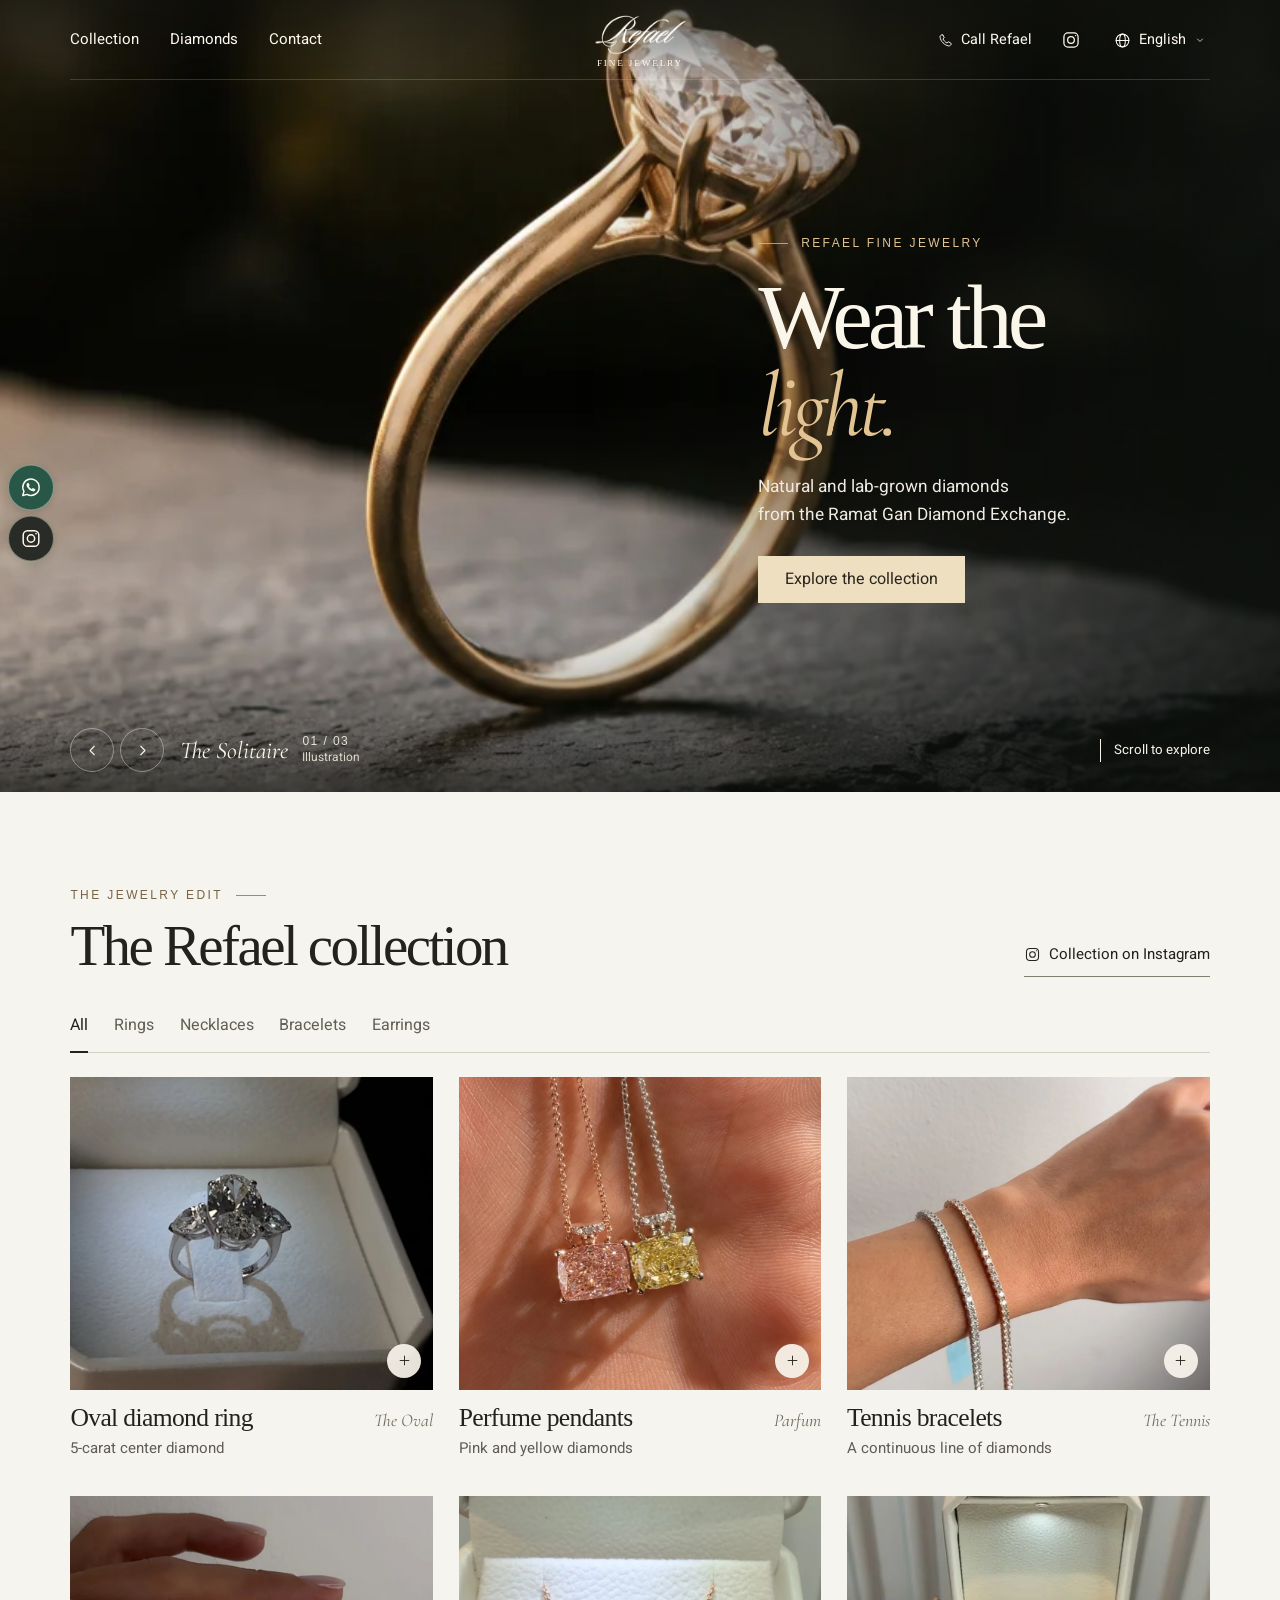
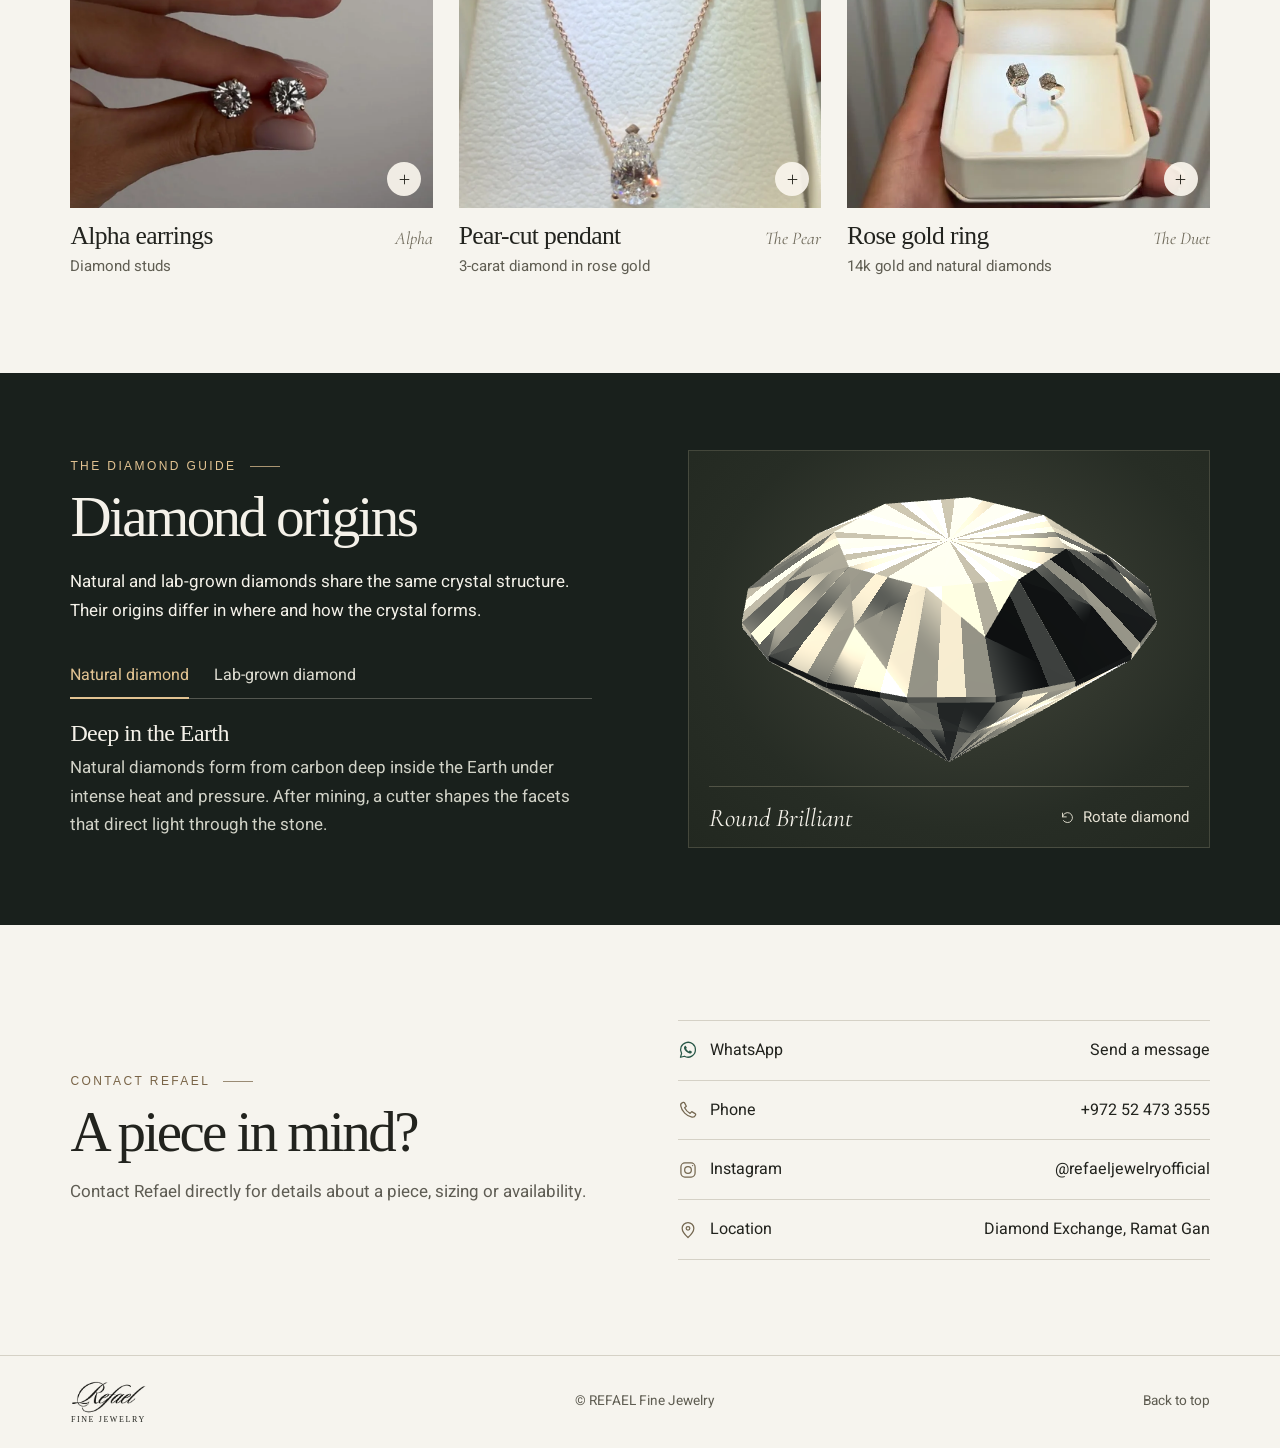
==== en.html @ 0792dc40 "Publish the multilingual REFAEL Fine Jewelry site" ====
<!doctype html>
<html lang="en" dir="ltr"><head><meta charset="utf-8"><meta name="viewport" content="width=device-width, initial-scale=1, viewport-fit=cover">
<title>REFAEL | Diamond jewelry at the Ramat Gan Diamond Exchange</title>
<meta name="description" content="Explore rings, pendants, earrings and bracelets by REFAEL. Natural and lab-grown diamonds at the Ramat Gan Diamond Exchange.">
<meta name="theme-color" content="#f8f6f0"><meta property="og:type" content="website"><meta property="og:locale" content="en_US"><meta property="og:title" content="REFAEL Fine Jewelry"><meta property="og:description" content="Diamond jewelry at the Ramat Gan Diamond Exchange"><meta property="og:image" content="https://ic3cr1pt.github.io/refael-fine-jewelry/assets/share.jpg">
<link rel="icon" href="assets/favicon.svg" type="image/svg+xml"><link rel="stylesheet" href="style.css"><link rel="preload" as="font" type="font/woff2" href="assets/type/frank.woff2" crossorigin>
<script defer src="site.js"></script><script defer src="diamond.js"></script><link rel="alternate" hreflang="he" href="https://ic3cr1pt.github.io/refael-fine-jewelry/"><link rel="alternate" hreflang="en" href="https://ic3cr1pt.github.io/refael-fine-jewelry/en.html"><link rel="alternate" hreflang="ru" href="https://ic3cr1pt.github.io/refael-fine-jewelry/ru.html"><link rel="canonical" href="https://ic3cr1pt.github.io/refael-fine-jewelry/en.html"></head>
<body>
<svg xmlns="http://www.w3.org/2000/svg" class="symbols" aria-hidden="true"><symbol id="i-instagram" viewBox="0 0 24 24"><rect x="3.5" y="3.5" width="17" height="17" rx="4.8"/><circle cx="12" cy="12" r="4"/><circle cx="17.5" cy="6.7" r=".85" fill="currentColor" stroke="none"/></symbol><symbol id="i-whatsapp" viewBox="0 0 24 24"><path d="M20.9 11.7a8.9 8.9 0 0 1-13.2 7.8l-4.7 1.2 1.3-4.6a8.9 8.9 0 1 1 16.6-4.4Z"/><path d="M8.2 7.2c.4-.4.8-.4 1.1-.1l1.1 2c.2.3.2.5-.1.8l-.6.7c.7 1.4 1.8 2.5 3.2 3.1l.8-.9c.2-.2.4-.3.7-.1l2 1c.3.2.4.5.2.9-.4 1.2-1.3 1.8-2.5 1.6-3.1-.6-6.3-3.6-6.9-6.4-.2-1 .2-1.9 1-2.6Z" fill="currentColor" stroke="none"/></symbol><symbol id="i-phone" viewBox="0 0 24 24"><path d="M7.7 3.2 10 7.5 7.9 9.4c1.5 3 3.5 5 6.6 6.7l2-2.1 4.1 2.3c.6.3.8 1 .5 1.7-.8 1.9-2.3 3-4.4 2.6C10.4 19.5 4.4 13.4 3.3 7c-.4-1.8.8-3.5 2.9-4.1.7-.2 1.2-.1 1.5.3Z"/></symbol><symbol id="i-menu" viewBox="0 0 24 24"><path d="M3 8h18M3 16h18"/></symbol><symbol id="i-close" viewBox="0 0 24 24"><path d="m6 6 12 12M18 6 6 18"/></symbol><symbol id="i-prev" viewBox="0 0 24 24"><path d="m14.5 6-6 6 6 6"/></symbol><symbol id="i-next" viewBox="0 0 24 24"><path d="m9.5 6 6 6-6 6"/></symbol><symbol id="i-plus" viewBox="0 0 24 24"><path d="M12 5v14M5 12h14"/></symbol><symbol id="i-pin" viewBox="0 0 24 24"><path d="M19 10c0 5-7 11-7 11S5 15 5 10a7 7 0 1 1 14 0Z"/><circle cx="12" cy="10" r="2.2"/></symbol><symbol id="i-rotate" viewBox="0 0 24 24"><path d="M4 11a8 8 0 1 1 1.5 6M4 5v6h6"/></symbol><symbol id="i-diamond" viewBox="0 0 24 24"><path d="M2 8.5 6 4h12l4 4.5L12 21 2 8.5ZM2 8.5h20M8.5 8.5 12 21l3.5-12.5L12 4l-3.5 4.5Z"/></symbol><symbol id="i-chevron" viewBox="0 0 24 24"><path d="m7 10 5 5 5-5"/></symbol></svg>
<a class="skip" href="#main">Skip to content</a>
<header class="site-header"><div class="header-inner">
 <button class="mobile-menu icon-btn" aria-label="Open navigation" aria-controls="primary-nav" aria-expanded="false" hidden><svg class="icon" aria-hidden="true" focusable="false"><use href="#i-menu"></use></svg></button>
 <nav id="primary-nav" class="main-nav" aria-label="Main navigation"><a href="#collection">Collection</a><a href="#diamonds">Diamonds</a><a href="#contact">Contact</a></nav>
 <a class="home" href="#home" aria-label="Refael home"><span class="logo"><img src="assets/refael-signature.png" alt="Refael" width="112" height="52"><span lang="en" dir="ltr">FINE JEWELRY</span></span></a>
 <div class="nav-contact"><a class="phone-link" href="tel:+972524733555"><svg class="icon" aria-hidden="true" focusable="false"><use href="#i-phone"></use></svg><span>Call Refael</span></a><a class="ig-link icon-btn" href="https://www.instagram.com/refaeljewelryofficial/" target="_blank" rel="noopener noreferrer" aria-label="Refael on Instagram"><svg class="icon" aria-hidden="true" focusable="false"><use href="#i-instagram"></use></svg></a><details class="lang"><summary aria-label="Choose language · English"><svg class="icon" aria-hidden="true" viewBox="0 0 24 24"><circle cx="12" cy="12" r="9"/><ellipse cx="12" cy="12" rx="4" ry="9"/><path d="M3 12h18"/></svg><span>English</span><svg class="icon down" aria-hidden="true" focusable="false"><use href="#i-chevron"></use></svg></summary><div class="lang-menu"><a href="index.html" lang="he" hreflang="he">עברית</a><a href="en.html" lang="en" hreflang="en" aria-current="page">English <span aria-hidden="true">✓</span></a><a href="ru.html" lang="ru" hreflang="ru">Русский</a></div></details></div>
</div></header>
<main id="main">
<section class="hero" id="home" aria-labelledby="hero-title">
 <div class="hero-pictures" aria-hidden="true"><picture class="hero-image active" data-slide="0"><source media="(max-width:680px)" srcset="assets/ring-mobile.webp"><img src="assets/ring.webp" fetchpriority="high" alt="" width="1840" height="1035"></picture></div>
 <div class="hero-wash"></div>
 <div class="hero-inner"><div class="hero-copy">
 <p class="kicker light" dir="ltr" lang="en"><span></span> REFAEL FINE JEWELRY</p>
 <h1 id="hero-title">Wear the <em>light.</em></h1>
 <p class="hero-desc">Natural and lab-grown diamonds<br>from the Ramat Gan Diamond Exchange.</p>
 <a class="hero-cta" href="#collection">Explore the collection</a>
 </div></div>
 <div class="hero-base"><div class="scene-controls" dir="ltr" role="group" aria-label="Editorial still lifes"><div class="scene-buttons" hidden><button class="scene-prev icon-btn" aria-label="Previous photograph"><svg class="icon" aria-hidden="true" focusable="false"><use href="#i-prev"></use></svg></button><button class="scene-next icon-btn" aria-label="Next photograph"><svg class="icon" aria-hidden="true" focusable="false"><use href="#i-next"></use></svg></button></div>
 <div aria-live="polite" aria-atomic="true" class="scene-label"><span class="scene-name" lang="en">The Solitaire</span><span class="scene-count">01 / 03<small>Illustration</small></span></div></div>
 <a href="#collection" class="hero-scroll"><span>Scroll to explore</span><i></i></a></div>
</section>
<section class="collection section-pad" id="collection" aria-labelledby="collection-title"><div class="wrap">
 <div class="section-intro"><div><p class="kicker" dir="ltr" lang="en">THE JEWELRY EDIT<span></span></p><h2 id="collection-title">The Refael collection</h2></div>
 <a class="text-link" href="https://www.instagram.com/refaeljewelryofficial/" target="_blank" rel="noopener noreferrer"><svg class="icon" aria-hidden="true" focusable="false"><use href="#i-instagram"></use></svg>Collection on Instagram</a></div>
 <div class="filters" role="group" aria-label="Filter by jewelry type" hidden><button aria-pressed="true" data-filter="All">All</button><button aria-pressed="false" data-filter="Rings">Rings</button><button aria-pressed="false" data-filter="Necklaces">Necklaces</button><button aria-pressed="false" data-filter="Bracelets">Bracelets</button><button aria-pressed="false" data-filter="Earrings">Earrings</button></div><p id="filter-status" class="sr-only" aria-live="polite"></p>
 <div class="pieces"><article class="piece" data-category="Rings" data-description="A 5-carat oval-cut diamond is flanked by two pear-cut side stones with a combined weight of 1 carat.">
  <a class="piece-open" href="https://www.instagram.com/reel/DfvFI4Bxrm-/" target="_blank" rel="noopener noreferrer" aria-label="View details for Oval diamond ring">
   <div class="piece-photo"><img src="assets/editorial/oval-ring.webp" alt="Oval diamond ring with two side stones in a ring box" width="960" height="960" loading="lazy"><span class="enlarge"><svg class="icon" aria-hidden="true" focusable="false"><use href="#i-plus"></use></svg></span></div>
   <div class="piece-line"><h3>Oval diamond ring</h3><span class="piece-latin" lang="en" dir="ltr">The Oval</span></div><p class="piece-sub">5-carat center diamond</p>
  </a></article><article class="piece" data-category="Necklaces" data-description="Two perfume-bottle pendants, each set with a 3-carat cushion-cut diamond. The Fancy Pink and Fancy Yellow stones are IGI certified.">
  <a class="piece-open" href="https://www.instagram.com/p/DfzTpkukRz6/" target="_blank" rel="noopener noreferrer" aria-label="View details for Perfume pendants">
   <div class="piece-photo"><img src="assets/editorial/perfume-pendants.webp" alt="Pink and yellow diamond perfume-bottle pendants" width="960" height="960" loading="lazy"><span class="enlarge"><svg class="icon" aria-hidden="true" focusable="false"><use href="#i-plus"></use></svg></span></div>
   <div class="piece-line"><h3>Perfume pendants</h3><span class="piece-latin" lang="en" dir="ltr">Parfum</span></div><p class="piece-sub">Pink and yellow diamonds</p>
  </a></article><article class="piece" data-category="Bracelets" data-description="Two tennis bracelets sit side by side on the wrist. Their continuous rows of diamonds show how the same setting looks in two widths.">
  <a class="piece-open" href="https://www.instagram.com/reel/DeyWcpuMUyS/" target="_blank" rel="noopener noreferrer" aria-label="View details for Tennis bracelets">
   <div class="piece-photo"><img src="assets/editorial/tennis-bracelets.webp" alt="Two diamond tennis bracelets on a wrist" width="960" height="960" loading="lazy"><span class="enlarge"><svg class="icon" aria-hidden="true" focusable="false"><use href="#i-plus"></use></svg></span></div>
   <div class="piece-line"><h3>Tennis bracelets</h3><span class="piece-latin" lang="en" dir="ltr">The Tennis</span></div><p class="piece-sub">A continuous line of diamonds</p>
  </a></article><article class="piece" data-category="Earrings" data-description="Refael’s Alpha diamond studs feature the distinctive closure designed for this pair.">
  <a class="piece-open" href="https://www.instagram.com/reel/DeyVAXkMa7I/" target="_blank" rel="noopener noreferrer" aria-label="View details for Alpha earrings">
   <div class="piece-photo"><img src="assets/editorial/alpha-earrings.webp" alt="Round diamond earrings held between fingertips" width="960" height="960" loading="lazy"><span class="enlarge"><svg class="icon" aria-hidden="true" focusable="false"><use href="#i-plus"></use></svg></span></div>
   <div class="piece-line"><h3>Alpha earrings</h3><span class="piece-latin" lang="en" dir="ltr">Alpha</span></div><p class="piece-sub">Diamond studs</p>
  </a></article><article class="piece" data-category="Necklaces" data-description="A single 3-carat pear-cut diamond hangs from a rose gold chain.">
  <a class="piece-open" href="https://www.instagram.com/reel/DfUi5wKRrn6/" target="_blank" rel="noopener noreferrer" aria-label="View details for Pear-cut pendant">
   <div class="piece-photo"><img src="assets/editorial/pear-pendant.webp" alt="Rose gold necklace with a pear-cut diamond pendant" width="960" height="960" loading="lazy"><span class="enlarge"><svg class="icon" aria-hidden="true" focusable="false"><use href="#i-plus"></use></svg></span></div>
   <div class="piece-line"><h3>Pear-cut pendant</h3><span class="piece-latin" lang="en" dir="ltr">The Pear</span></div><p class="piece-sub">3-carat diamond in rose gold</p>
  </a></article><article class="piece" data-category="Rings" data-description="An open 14-karat rose gold ring sets two natural diamonds opposite each other.">
  <a class="piece-open" href="https://www.instagram.com/reel/DcdBX_GtRB9/" target="_blank" rel="noopener noreferrer" aria-label="View details for Rose gold ring">
   <div class="piece-photo"><img src="assets/editorial/rose-gold-ring.webp" alt="Open rose gold diamond ring in a pale jewelry box" width="960" height="960" loading="lazy"><span class="enlarge"><svg class="icon" aria-hidden="true" focusable="false"><use href="#i-plus"></use></svg></span></div>
   <div class="piece-line"><h3>Rose gold ring</h3><span class="piece-latin" lang="en" dir="ltr">The Duet</span></div><p class="piece-sub">14k gold and natural diamonds</p>
  </a></article></div>
</div></section>
<section class="diamond-section" id="diamonds" aria-labelledby="diamond-title"><div class="wrap diamond-grid">
 <div class="diamond-copy"><p class="kicker light" dir="ltr" lang="en">THE DIAMOND GUIDE<span></span></p><h2 id="diamond-title">Diamond origins</h2>
 <p class="diamond-lead">Natural and lab-grown diamonds share the same crystal structure. Their origins differ in where and how the crystal forms.</p>
 <div class="diamond-tabs" role="group" aria-label="Choose a diamond origin" hidden><button aria-pressed="true" aria-controls="natural" data-origin="natural">Natural diamond</button><button aria-pressed="false" aria-controls="lab" data-origin="lab">Lab-grown diamond</button></div>
 <div class="origin-info" aria-live="polite"><div id="natural"><h3>Deep in the Earth</h3><p>Natural diamonds form from carbon deep inside the Earth under intense heat and pressure. After mining, a cutter shapes the facets that direct light through the stone.</p></div>
 <div id="lab"><h3>In a controlled environment</h3><p>A lab-grown diamond grows from a tiny seed crystal in a controlled environment. It is then cut and polished, and the quality of the cut affects how much light returns to the eye.</p></div></div>
 </div><figure class="diamond-stage" aria-label="Illustration of a round brilliant diamond"><div class="gem-frame"><div class="gem-fallback"><svg class="icon" aria-hidden="true" focusable="false"><use href="#i-diamond"></use></svg></div><canvas id="gem" aria-hidden="true"></canvas></div>
 <figcaption><span lang="en" dir="ltr">Round Brilliant</span><button id="turn-gem" hidden><svg class="icon" aria-hidden="true" focusable="false"><use href="#i-rotate"></use></svg>Rotate diamond</button></figcaption></figure>
</div></section>
<section class="contact section-pad" id="contact" aria-labelledby="contact-title"><div class="wrap contact-grid"><div><p class="kicker" dir="ltr" lang="en">CONTACT REFAEL<span></span></p><h2 id="contact-title">A piece in mind?</h2><p>Contact Refael directly for details about a piece, sizing or availability.</p></div><div class="contact-list">
 <a class="contact-whatsapp" href="https://wa.me/972524733555?text=Hello%20Refael%2C%20I%20would%20like%20to%20know%20more%20about%20your%20jewelry." target="_blank" rel="noopener noreferrer"><svg class="icon" aria-hidden="true" focusable="false"><use href="#i-whatsapp"></use></svg><span>WhatsApp</span><b>Send a message</b></a>
 <a href="tel:+972524733555"><svg class="icon" aria-hidden="true" focusable="false"><use href="#i-phone"></use></svg><span>Phone</span><b dir="ltr">+972 52 473 3555</b></a>
 <a href="https://www.instagram.com/refaeljewelryofficial/" target="_blank" rel="noopener noreferrer"><svg class="icon" aria-hidden="true" focusable="false"><use href="#i-instagram"></use></svg><span>Instagram</span><b dir="ltr">@refaeljewelryofficial</b></a>
 <div><svg class="icon" aria-hidden="true" focusable="false"><use href="#i-pin"></use></svg><span>Location</span><b>Diamond Exchange, Ramat Gan</b></div>
 </div></div></section>
</main><footer><div class="wrap footer-inner"><a href="#home" aria-label="Return to the top"><span class="logo"><img src="assets/refael-signature.png" alt="Refael" width="112" height="52"><span lang="en" dir="ltr">FINE JEWELRY</span></span></a><span lang="en" dir="ltr">© REFAEL Fine Jewelry</span><a class="back-top" href="#home">Back to top</a></div></footer>
<nav class="social-dock" aria-label="Quick contact"><a class="dock-wa" href="https://wa.me/972524733555?text=Hello%20Refael%2C%20I%20would%20like%20to%20know%20more%20about%20your%20jewelry." target="_blank" rel="noopener noreferrer" aria-label="Message Refael on WhatsApp" title="Message Refael on WhatsApp"><svg class="icon" aria-hidden="true" focusable="false"><use href="#i-whatsapp"></use></svg><span>WhatsApp</span></a><a class="dock-ig" href="https://www.instagram.com/refaeljewelryofficial/" target="_blank" rel="noopener noreferrer" aria-label="Refael on Instagram" title="Refael on Instagram"><svg class="icon" aria-hidden="true" focusable="false"><use href="#i-instagram"></use></svg><span>Instagram</span></a></nav>
<dialog id="piece-dialog" aria-labelledby="detail-title"><button class="dialog-close icon-btn" aria-label="Close jewelry details"><svg class="icon" aria-hidden="true" focusable="false"><use href="#i-close"></use></svg></button>
<div class="dialog-inner"><div class="detail-photo"><img id="detail-image" alt="" width="720" height="720"></div><div class="detail-copy"><p class="kicker" id="detail-kicker" lang="en" dir="ltr"></p><h2 id="detail-title"></h2><p id="detail-description"></p><a class="button-dark detail-whatsapp" href="https://wa.me/972524733555?text=Hello%20Refael%2C%20I%20would%20like%20to%20know%20more%20about%20your%20jewelry." target="_blank" rel="noopener noreferrer"><svg class="icon" aria-hidden="true" focusable="false"><use href="#i-whatsapp"></use></svg>Ask about this piece on WhatsApp</a><a class="detail-phone text-link" href="tel:+972524733555"><svg class="icon" aria-hidden="true" focusable="false"><use href="#i-phone"></use></svg>Call about this piece</a><a class="text-link" id="detail-post" target="_blank" rel="noopener noreferrer"><svg class="icon" aria-hidden="true" focusable="false"><use href="#i-instagram"></use></svg>View original post</a></div></div></dialog>
</body></html>
---- style.css ----
@font-face{font-family:Heebo;src:url(assets/type/heebo.woff2) format('woff2');font-weight:400;font-display:swap}
@font-face{font-family:Frank;src:url(assets/type/frank.woff2) format('woff2');font-weight:400;font-display:swap}
@font-face{font-family:Cormorant;src:url(assets/type/cormorant.woff2) format('woff2');font-weight:400;font-style:italic;font-display:swap}
:root{--ink:#22231e;--paper:#f6f4ee;--line:#d5d1c6;--gold:#e2c392;--gutter:clamp(24px,5.5vw,108px);--head:80px;--sans:Heebo,Arial,sans-serif;--serif:Frank,Georgia,serif;--italic:Cormorant,Georgia,serif;scroll-behavior:smooth;scroll-padding-top:calc(var(--head) + 12px);color-scheme:light}
:lang(ru){--sans:Arial,sans-serif;--serif:Georgia,'Times New Roman',serif;--italic:Georgia,'Times New Roman',serif}
:lang(en){--serif:Georgia,'Times New Roman',serif}
*,*::before,*::after{box-sizing:border-box}
body{margin:0;color:var(--ink);background:var(--paper);font:1rem/1.55 var(--sans);text-rendering:optimizeLegibility}
a{color:inherit;text-decoration:none}
button,summary,a{-webkit-tap-highlight-color:transparent;touch-action:manipulation}
button{font:inherit;color:inherit;cursor:pointer;background:transparent;border:0;padding:0}
button:focus-visible,a:focus-visible,summary:focus-visible{outline:3px solid #b68a40;outline-offset:4px}
[hidden]{display:none!important}
img{max-width:100%;display:block}
h1,h2,h3,p,figure{margin:0}
.symbols{position:absolute;width:0;height:0;overflow:hidden}
.icon{width:20px;height:20px;stroke:currentColor;stroke-width:1.5;fill:none;stroke-linecap:round;stroke-linejoin:round;flex:none}
.icon-btn{display:inline-flex;align-items:center;justify-content:center;width:44px;height:44px}
.wrap,.header-inner,.hero-inner,.hero-base{max-width:1700px;width:100%;margin-inline:auto;padding-inline:var(--gutter)}
.skip,.sr-only{position:absolute;clip-path:inset(50%);width:1px;height:1px;overflow:hidden;white-space:nowrap}
.skip:focus{position:fixed;z-index:30;top:10px;inset-inline-start:10px;clip-path:none;background:white;color:#222;width:auto;height:auto;padding:10px 16px}
.site-header{position:fixed;z-index:8;inset:0 0 auto;color:#fffaf0;background:linear-gradient(180deg,#11120e90,transparent);transition:color .25s,background .25s}
.header-inner{height:var(--head);display:grid;grid-template-columns:1fr auto 1fr;align-items:center;position:relative}
.header-inner::after{content:'';position:absolute;bottom:0;inset-inline:var(--gutter);border-bottom:1px solid #f4efd02d;pointer-events:none}
.site-header.solid,.site-header.menu-open{background:var(--paper);color:var(--ink);box-shadow:0 1px 0 #28282020}
.site-header.solid .header-inner::after,.site-header.menu-open .header-inner::after{display:none}
.main-nav,.nav-contact{display:flex;align-items:center;gap:clamp(16px,2.4vw,38px)}
.main-nav{font-size:.94rem}
.main-nav a{position:relative;padding:10px 0}
.main-nav a:after{content:'';position:absolute;inset: auto 0 6px;height:1px;background:currentColor;transform:scaleX(0);transition:transform .2s}
.main-nav a:hover:after,.main-nav a:focus-visible:after{transform:scaleX(1)}
.home{justify-self:center;grid-column:2;grid-row:1}
.logo{display:flex;align-items:center;flex-flow:column;gap:2px;direction:ltr}
.logo img{width:94px;height:auto}
.site-header:not(.solid):not(.menu-open) .logo img{filter:brightness(0) invert(96%) sepia(12%)}
.logo span{font: .575rem/1.1 Georgia,serif;letter-spacing:.2em}
.nav-contact{justify-self:end;gap:17px;grid-column:3;grid-row:1}
.phone-link,.lang summary{display:inline-flex;align-items:center;justify-content:center;gap:8px;min-height:44px;font-size:.9rem}
.phone-link .icon{width:15px;height:15px}
.lang{position:relative}
.lang summary{list-style:none;cursor:pointer;padding-inline:4px}
.lang summary::-webkit-details-marker{display:none}
.lang summary .icon{width:17px;height:17px}
.lang summary .down{width:12px;height:12px}
.lang-menu{position:absolute;inset-inline-end:0;top:100%;min-width:155px;padding:6px;background:var(--paper);border:1px solid var(--line);color:var(--ink);box-shadow:0 12px 28px #10110d28}
.lang-menu a{display:flex;align-items:center;justify-content:space-between;gap:20px;padding:10px 12px;font-family:Heebo,Arial,sans-serif}
.lang-menu a:hover,.lang-menu a[aria-current=page]{background:#e9e5d9}
.mobile-menu{display:none}
.hero{isolation:isolate;position:relative;background:#141611;color:#fbf6ea;height:clamp(665px,88svh,920px);min-height:calc(var(--head) + 510px);overflow:hidden}
.hero-pictures,.hero-image,.hero-wash{inset:0;position:absolute;pointer-events:none}
.hero-pictures{z-index:-3;transform:translate3d(var(--pan-x,0),var(--pan-y,0),0) scale(1.025);will-change:transform}
.hero-image{display:block;opacity:0;transition:opacity .7s}
.hero-image.active{opacity:1}
.hero-image img{width:100%;height:100%;object-fit:cover;object-position:50% 51%}
.hero-wash{z-index:-1;background:linear-gradient(270deg,#0d100dd9 0%,#10120f75 29%,transparent 55%),linear-gradient(0deg,#080a06ad,transparent 21%)}
.hero-inner{height:100%;display:flex;align-items:center;justify-content:flex-end;direction:ltr;padding-top:var(--head);padding-bottom:34px}
.hero-copy{width:43%;text-align:right;direction:rtl}
html[dir=ltr] .hero-copy{direction:ltr;text-align:left;padding-left:3vw}
.kicker{display:flex;align-items:center;gap:13px;width:max-content;max-width:100%;font:500 .75rem/1.4 Arial,sans-serif;color:#786346;letter-spacing:.20em;text-transform:uppercase}
[dir=rtl] .kicker{margin-left:auto}
.kicker span{background:currentColor;height:1px;width:30px;opacity:.72}
.kicker.light{color:var(--gold)}
.hero h1{font:400 clamp(5.1rem,7.15vw,8.2rem)/.96 var(--serif);letter-spacing:-.055em;margin:23px 0 23px}
.hero h1 em{display:block;font:inherit;color:var(--gold)}
html[dir=ltr] .hero h1 em{font-family:var(--italic);font-style:italic}
html[lang=ru] .hero h1{font-size:clamp(3.5rem,5.55vw,6.8rem)}
.hero-desc{font-size:clamp(1rem,1.35vw,1.2rem);line-height:1.6;color:#f0ece3}
.hero-cta,.button-dark{display:inline-flex;justify-content:center;align-items:center;gap:9px;min-height:47px;padding:10px 27px;background:#efdfc1;color:#29251d;font-size:1rem;transition:background .2s}
.hero-cta{margin-top:28px}
.hero-cta:hover{background:#fff1d8}
.hero-base{position:absolute;bottom:20px;inset-inline:0;display:flex;align-items:center;justify-content:space-between;direction:ltr}
.scene-controls,.scene-buttons,.scene-label,.hero-scroll{display:flex;align-items:center}
.scene-controls{gap:16px}
.scene-buttons{gap:6px}
.scene-buttons button{width:44px;height:44px;border:1px solid #ebe7d970;border-radius:50%;transition:background .2s}
.scene-buttons button:hover{background:#f1eee62b}
.scene-buttons .icon{width:17px;height:17px}
.scene-label{gap:14px}
.scene-name{font:italic 1.5rem var(--italic)}
.scene-count{font:.75rem Arial,sans-serif;letter-spacing:.12em;color:#e7e3d9}
.hero-scroll{gap:13px;font-size:.83rem;direction:rtl;color:#f7f3ea}
.hero-scroll i{display:block;width:1px;height:23px;background:currentColor}
.section-pad{padding-block:clamp(62px,7.4vw,120px)}
.section-intro{display:flex;align-items:flex-end;justify-content:space-between;gap:24px}
h2{font:400 clamp(2.55rem,4.45vw,5rem)/1.1 var(--serif);letter-spacing:-.045em}
.section-intro h2,.diamond-copy h2,.contact h2{margin-top:11px}
.text-link{display:inline-flex;align-items:center;gap:8px;font-size:.94rem;min-height:44px;border-bottom:1px solid #817d70}
.text-link .icon{width:17px;height:17px}
.filters{display:flex;gap:clamp(15px,2vw,32px);border-bottom:1px solid var(--line);margin:29px 0 24px}
.filters button,.diamond-tabs button{position:relative;font-size:1rem;min-height:46px}
.filters button{color:#635f54;padding-bottom:7px}
.filters button[aria-pressed=true]{color:var(--ink)}
.filters button[aria-pressed=true]:after,.diamond-tabs button[aria-pressed=true]:after{content:'';height:2px;position:absolute;inset:auto 0 -1px;background:currentColor}
.pieces{display:grid;grid-template-columns:repeat(3,minmax(0,1fr));column-gap:clamp(16px,2vw,35px);row-gap:36px}
.piece-open{display:block}
.piece-photo{position:relative;overflow:hidden;background:#dcd8d0;aspect-ratio:1.16}
.piece-photo img{width:100%;height:100%;object-fit:cover;transition:transform .65s cubic-bezier(.2,.6,.2,1)}
.piece-open:hover .piece-photo img{transform:scale(1.045)}
.enlarge{position:absolute;inset-inline-end:12px;bottom:12px;width:34px;height:34px;display:grid;place-items:center;border-radius:100%;background:#faf6edeb;color:#292820}
.enlarge .icon{width:15px;height:15px}
.piece-line{display:flex;align-items:baseline;justify-content:space-between;gap:12px;margin-top:13px}
.piece-line h3,.origin-info h3{font:400 clamp(1.45rem,2vw,2.2rem)/1.2 var(--serif);letter-spacing:-.025em}
.piece-latin{color:#706b5c;font:italic clamp(.99rem,1.4vw,1.3rem)/1.2 var(--italic);white-space:nowrap}
.piece-sub{font-size:.94rem;color:#605e53;margin-top:3px}
.diamond-section{background:#19201c;color:#f4f1e9;padding-block:clamp(54px,6vw,100px)}
.diamond-grid{display:grid;grid-template-columns:1fr 1fr;align-items:center;gap:clamp(30px,7.5vw,130px)}
.diamond-lead,.origin-info p,.contact p:not(.kicker),.detail-copy>p:not(.kicker){font-size:1.06rem;line-height:1.7}
.diamond-lead{margin-top:20px;max-width:520px}
.diamond-tabs{display:flex;gap:25px;border-bottom:1px solid #ece7d747;margin:26px 0 20px}
.diamond-tabs button{color:#dddcd1}
.diamond-tabs button[aria-pressed=true]{color:var(--gold)}
.origin-info{min-height:116px}
.origin-info h3{font-size:1.5rem}
.origin-info p{color:#d1d2c7;margin-top:6px;max-width:530px}
.diamond-stage{background:radial-gradient(ellipse at 53% 42%,#43463b,#272d25 65%,#222820);border:1px solid #a39e8942;position:relative}
.gem-frame{position:relative;aspect-ratio:1.55}
#gem,.gem-fallback{position:absolute;inset:0;width:100%;height:100%}
#gem{touch-action:pan-y;cursor:grab}
#gem:active{cursor:grabbing}
.gem-fallback{display:grid;place-items:center;color:#e5d2ae}
.gem-fallback .icon{width:43%;height:55%;stroke-width:.43}
.diamond-stage figcaption{display:flex;align-items:center;justify-content:space-between;border-top:1px solid #bbb4994d;margin:0 20px;padding:8px 0;direction:ltr;gap:10px}
.diamond-stage figcaption span{font:italic 1.6rem var(--italic)}
#turn-gem{display:flex;align-items:center;gap:8px;min-height:44px;color:#e3dfd1;font: .94rem var(--sans)}
#turn-gem .icon{width:15px;height:15px}
.contact-grid{display:grid;grid-template-columns:1fr 1fr;gap:clamp(30px,6vw,100px);align-items:center}
.contact h2{max-width:600px}.contact p:not(.kicker){margin-top:15px;color:#5e5c53;max-width:550px}
.contact-list{border-top:1px solid var(--line)}
.contact-list>a,.contact-list>div{display:flex;align-items:center;padding:17px 0;border-bottom:1px solid var(--line);gap:12px}
.contact-list a:hover b{text-decoration:underline;text-underline-offset:4px}
.contact-list b{font-weight:400;margin-inline-start:auto}
.contact-list .icon{color:#746750}
footer{border-top:1px solid var(--line);padding-block:23px}
.footer-inner{display:flex;align-items:center;justify-content:space-between;gap:16px}
.footer-inner>span,.back-top{font-size:.85rem;color:#5e5c51}
.footer-inner .logo img{width:76px}
.footer-inner .logo span{font-size:.5rem}
dialog{position:fixed;max-width:min(880px,calc(100vw - 40px));max-height:calc(100dvh - 48px);width:880px;padding:0;background:var(--paper);color:var(--ink);border:0;overflow:auto}
dialog::backdrop{background:#141711bc;backdrop-filter:blur(4px)}
.dialog-inner{display:grid;grid-template-columns:1fr 1fr}
.dialog-close{position:absolute;inset-inline-start:10px;top:10px;background:var(--paper);border-radius:50%;z-index:1}
.detail-photo{background:#d9d5cb}
.detail-photo img{width:100%;height:100%;min-height:370px;aspect-ratio:1;object-fit:cover}
.detail-copy{align-self:center;padding:28px clamp(22px,3vw,45px)}
.detail-copy h2{font-size:clamp(2.3rem,3.4vw,3.7rem);margin:9px 0 15px}
.detail-copy .button-dark{background:#282b24;color:#fff;margin:22px 0 6px}
.detail-copy .text-link{display:flex;width:max-content}
.detail-copy .button-dark .icon{width:16px;height:16px}
body.dialog-open{overflow:hidden}
@media(max-width:980px){
 :root{--gutter:clamp(22px,4.2vw,50px);--head:72px}
 .nav-contact{gap:10px}.main-nav{gap:16px}
 .phone-link span{display:none}.phone-link{width:38px}
 .ig-link{display:none}
 .hero-copy{width:45%}
 .piece-latin{display:none}
 .diamond-grid{gap:32px}
}
@media(max-width:760px){
 .pieces{grid-template-columns:repeat(2,minmax(0,1fr))}
 .contact-grid{grid-template-columns:1fr}
 .diamond-grid{gap:24px}
}
@media(max-width:680px){
 :root{--gutter:21px;--head:64px}
 .site-header{background:#15160ff2}
 .header-inner{padding-inline:14px}
 .header-inner::after{inset-inline:14px}
 .mobile-menu{display:flex;grid-column:1;grid-row:1;justify-self:start}
 .main-nav{display:none}
 .menu-open .main-nav{display:flex;position:absolute;top:100%;inset-inline:0;flex-direction:column;align-items:stretch;gap:0;padding:4px var(--gutter) 14px;background:var(--paper);color:var(--ink);border-bottom:1px solid var(--line);box-shadow:0 18px 26px #161a1420}
 .menu-open .main-nav a{padding:13px 0;border-bottom:1px solid var(--line)}
 .main-nav a:after{display:none}
 .logo img{width:77px}
 .logo span{font-size:.49rem}
 .nav-contact{gap:0}
 .phone-link{display:none}
 .lang summary{gap:5px;font-size:.87rem}
 .lang summary .icon{width:15px}
 .lang-menu{min-width:145px}
 .hero{height:clamp(675px,91svh,800px);min-height:unset}
 .hero-pictures{top:var(--head);bottom:32%;transform:none}
 .hero-image img{object-position:center 53%}
 .hero-wash{background:linear-gradient(to bottom,transparent 30%,#1416110d 38%,#141611a1 50%,#141611 67%)}
 .hero-inner{padding:0 var(--gutter) 82px;align-items:end;justify-content:center}
 .hero-copy,html[dir=ltr] .hero-copy{width:100%;max-width:490px;text-align:center;padding:0}
 .hero-copy .kicker{margin-inline:auto;gap:10px}
 .hero-copy .kicker span{width:22px}
 .hero h1,html[lang=ru] .hero h1{font-size:clamp(3.1rem,11vw,4.8rem);margin:14px 0;line-height:1.02}
 .hero h1 em{display:inline}
 .hero-desc{font-size:1.02rem;line-height:1.5}
 .hero-cta{min-height:45px;margin-top:18px}
 .hero-base{bottom:12px;padding-inline:var(--gutter)}
 .scene-buttons button{width:44px;height:44px}.scene-controls{gap:8px}.scene-buttons{gap:4px}
 .scene-label{gap:7px}
 .scene-name{font-size:1.17rem}
 .scene-count{font-size:.72rem}
 .hero-scroll span{display:none}
 .hero-scroll{width:44px;min-height:44px;justify-content:center}
 .section-pad{padding-block:53px}
 .section-intro{align-items:start;flex-direction:column;gap:5px}
 .section-intro .text-link{min-height:36px}
 .kicker{font-size:.73rem}
 h2{font-size:clamp(2.35rem,8.7vw,3.5rem)}
 .filters{gap:0;justify-content:space-between;flex-wrap:wrap;column-gap:8px;margin:15px 0 19px}
 .filters button{font-size:.94rem}
 .pieces{gap:22px 12px}
 .piece-photo{aspect-ratio:.81}
 .piece-line{margin-top:8px}
 .piece-line h3{font-size:1.32rem;overflow-wrap:break-word}
 .piece-sub{font-size:.89rem;line-height:1.45}
 .enlarge{width:28px;height:28px;inset-inline-end:6px;bottom:6px}
 .diamond-grid{grid-template-columns:1fr;gap:20px}
 .diamond-section{padding-block:51px}
 .diamond-lead,.origin-info p,.contact p:not(.kicker){font-size:1rem}
 .origin-info{min-height:unset}
 .diamond-tabs{margin:19px 0 16px}
 .diamond-stage figcaption span{font-size:1.35rem}
 .contact-list>a,.contact-list>div{gap:8px;font-size:.95rem}
 .contact-list b{text-align:end}
 .footer-inner{flex-wrap:wrap;gap:14px}
 dialog{max-width:calc(100vw - 26px);max-height:calc(100dvh - 26px);overscroll-behavior:contain}
 .dialog-inner{grid-template-columns:1fr}
 .detail-photo img{min-height:0;height:clamp(150px,34dvh,290px);aspect-ratio:auto}
 .detail-copy{padding:19px 23px 24px}
 .detail-copy h2{font-size:2.3rem;margin:5px 0 8px}
 .detail-copy>p:not(.kicker){font-size:1rem}
 .detail-copy .button-dark{margin-top:15px}
}
@media(max-width:365px){:root{--gutter:15px}.hero-scroll{display:none}.contact-list>a,.contact-list>div{font-size:.88rem}.footer-inner .back-top{width:100%}}
@media(max-height:550px) and (orientation:landscape){.hero{min-height:570px}.hero h1{font-size:4.3rem}dialog{max-height:92dvh}.detail-photo img{min-height:230px}}
@media(prefers-reduced-motion:reduce){*,*::before,*::after{scroll-behavior:auto!important;transition-duration:0s!important;animation-duration:0s!important}.hero-pictures{transform:none}}
.scene-count{display:flex;flex-direction:column;line-height:1.3}
.scene-count small{font:normal .75rem/1.3 var(--sans);letter-spacing:0;color:#ddd8ca}
.scene-name:lang(ru){font-size:1.05rem}
@media(max-width:680px){.scene-count small{font-size:.72rem}}
@media(max-width:350px){.scene-name:lang(ru){font-size:.93rem}}

/* Social shortcuts sit in the outer margin on wide screens. */
.social-dock{position:fixed;z-index:6;left:8px;top:57%;transform:translateY(-50%);display:flex;flex-direction:column;align-items:flex-start;gap:5px;direction:ltr}
.social-dock a{position:relative;width:46px;height:46px;display:grid;place-items:center;border-radius:50%;color:#fffaf0;box-shadow:0 2px 9px #10181026;border:1px solid #f4f0df70}
.social-dock .icon{width:22px;height:22px;stroke-width:1.6}
.dock-wa{background:#285747}
.dock-ig{background:#292c26}
.social-dock a span{position:absolute;left:calc(100% + 6px);visibility:hidden;pointer-events:none;background:#252a24;color:#fff;padding:4px 9px;white-space:nowrap;font: .85rem/1.5 var(--sans)}
.social-dock a:focus-visible span{visibility:visible}
@media(hover:hover){.social-dock a:hover span{visibility:visible}.social-dock a:hover{filter:brightness(1.14)}}
.contact-whatsapp .icon{color:#285747}
.detail-copy .detail-whatsapp{background:#285747;font-size:.97rem;text-align:center}
.detail-copy .detail-whatsapp:hover{background:#1d4134}
.detail-copy .detail-phone{border:0;padding-top:4px}
body.dialog-open .social-dock,body:has(.menu-open) .social-dock{visibility:hidden}
@media(max-width:1150px){
 .social-dock{top:auto;left:max(9px,env(safe-area-inset-left));bottom:max(9px,env(safe-area-inset-bottom));transform:none;flex-direction:row;gap:0;padding:2px;background:#f6f4ee;border:1px solid #cfcabe;border-radius:30px;box-shadow:0 2px 12px #171b1430}
 .social-dock a{width:44px;height:44px;border:0;box-shadow:none;border-radius:24px}
 .social-dock .dock-ig{background:transparent;color:#302f28}
 .social-dock a span{left:0;bottom:calc(100% + 8px)}
 footer{padding-bottom:calc(68px + env(safe-area-inset-bottom))}
}
@media(max-width:680px){
 .social-dock{bottom:calc(7px + env(safe-area-inset-bottom))}
 /* The dock occupies the left corner. Keep the photograph controls on the opposite side. */
 .hero-base{flex-direction:row-reverse}
 .hero-scroll{display:none}
 .scene-controls{flex-direction:row-reverse}
 .scene-label{flex-direction:row-reverse}
}
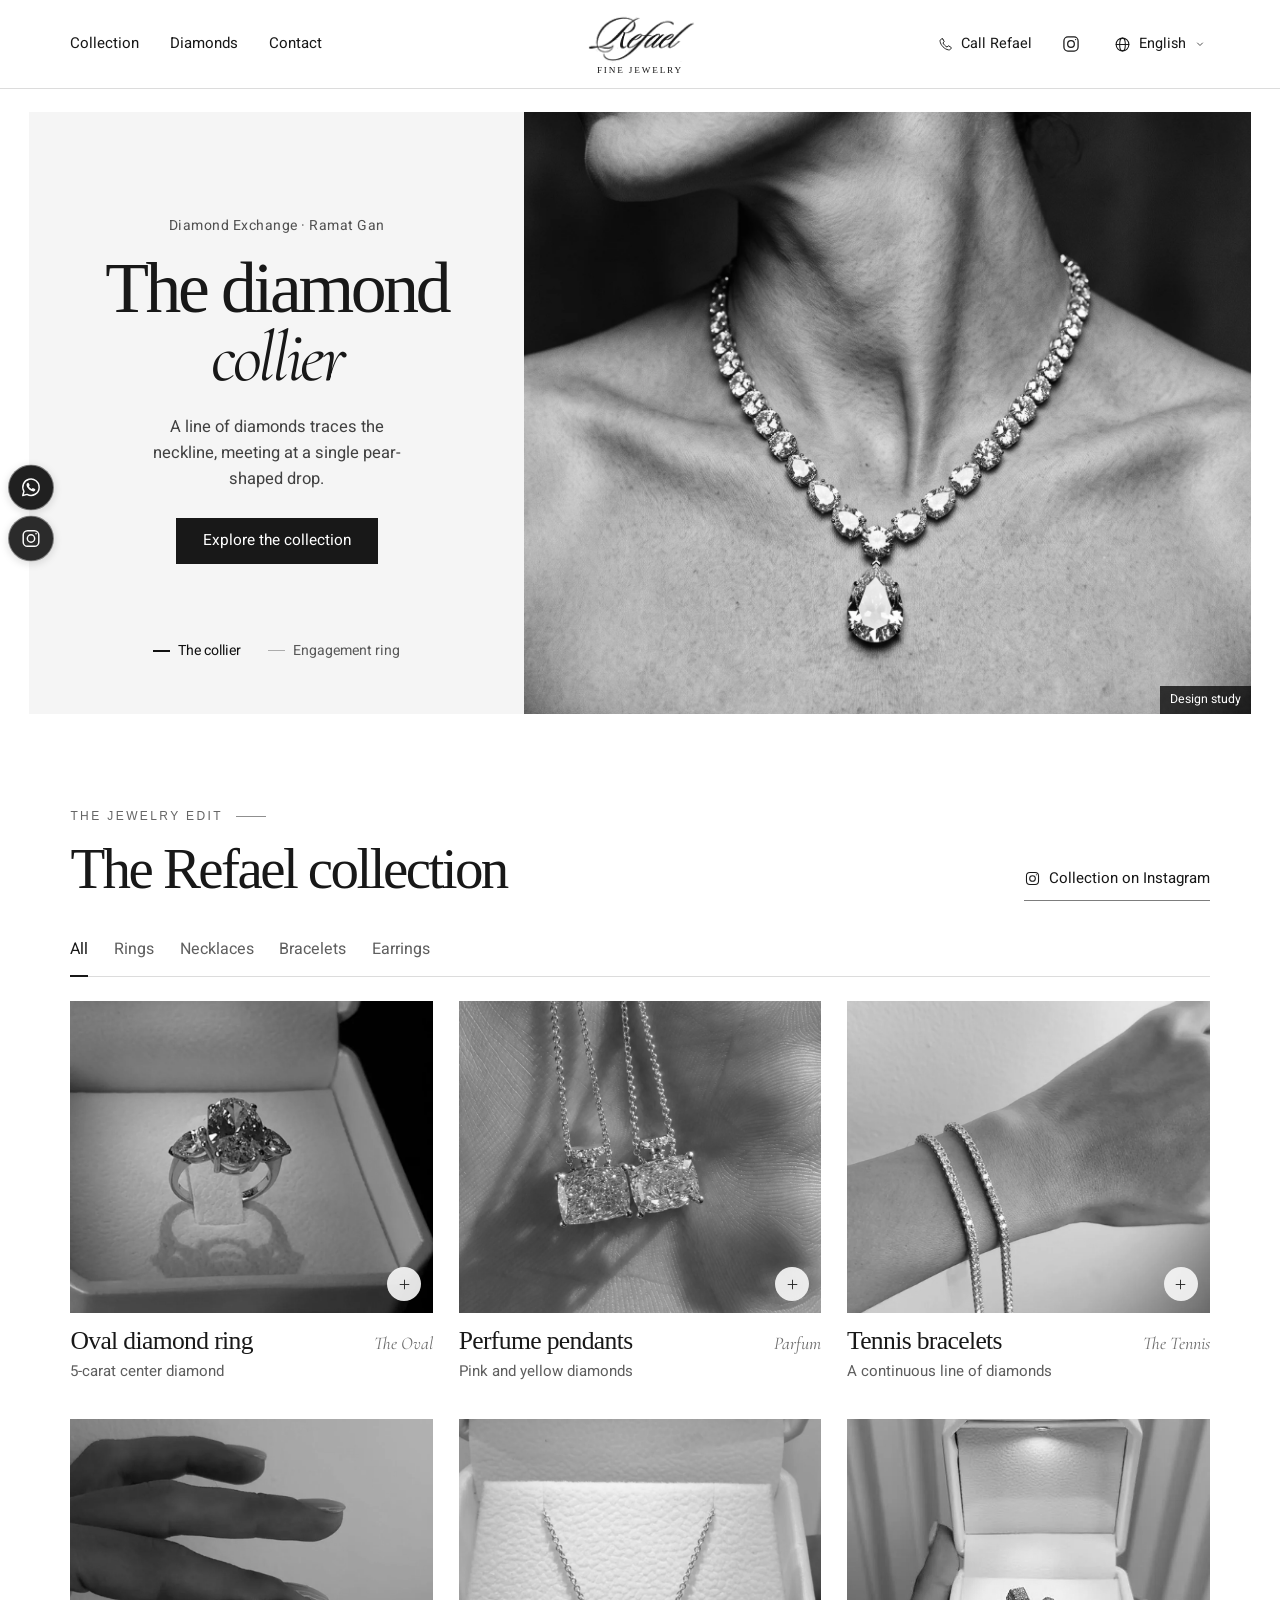
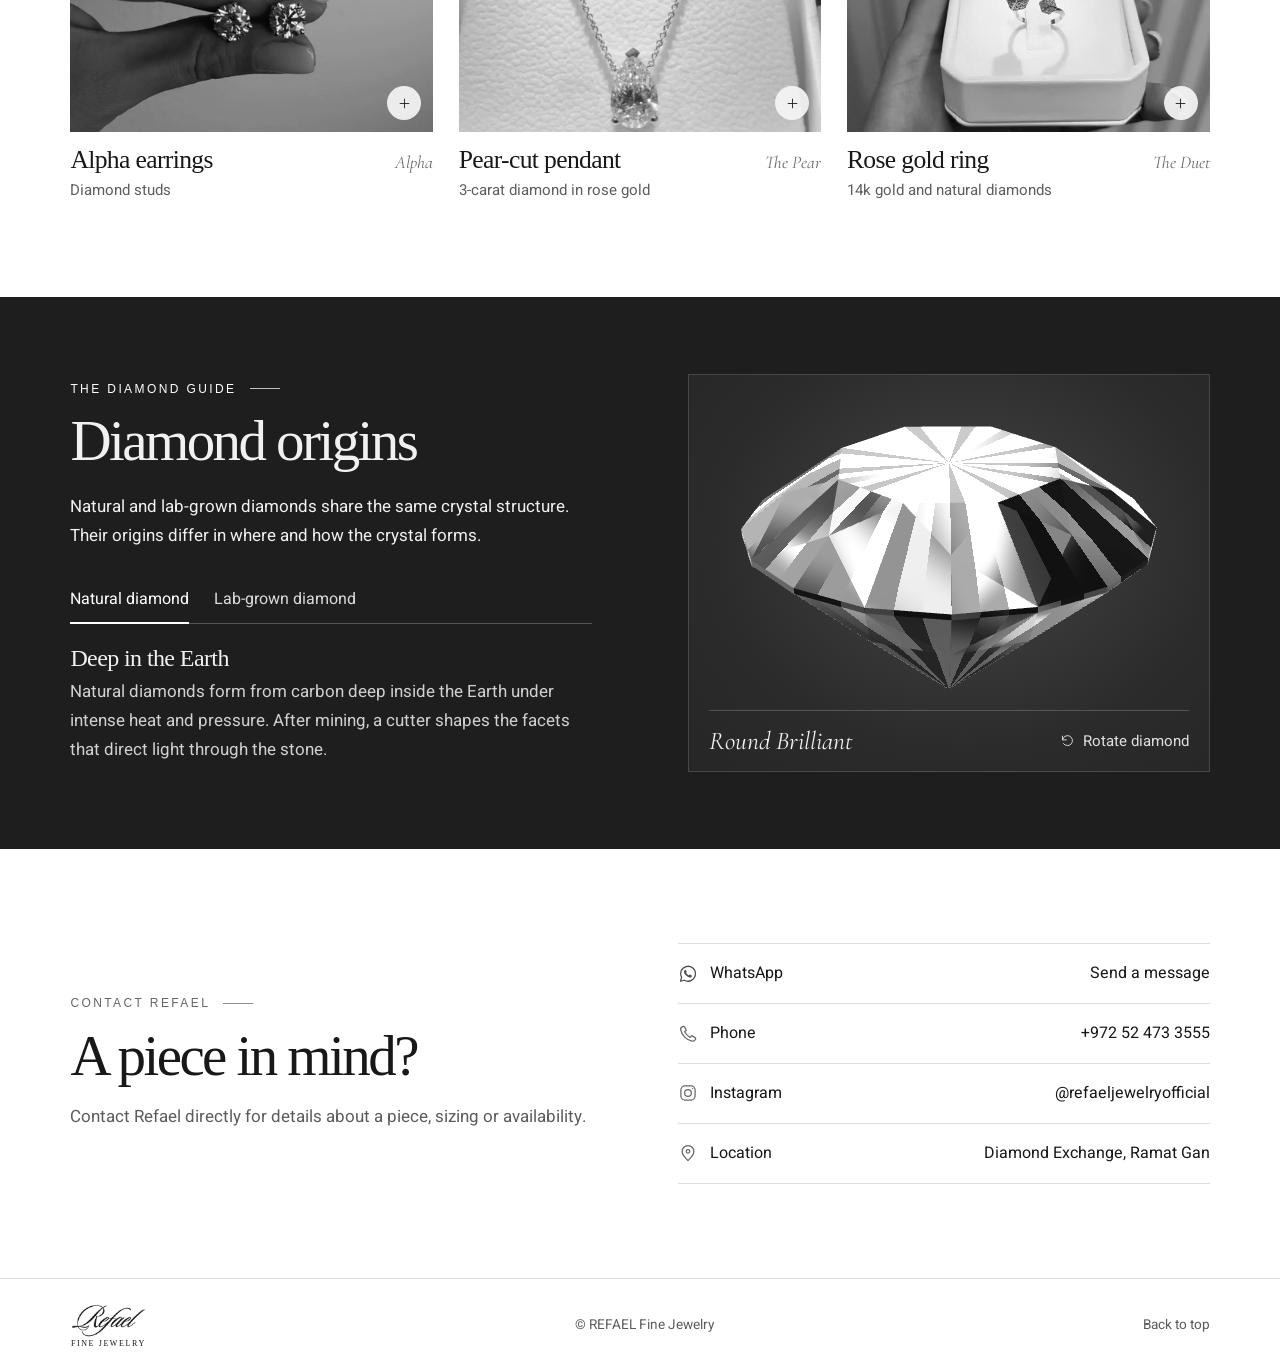
==== commit f4580614: "Feature a monochrome diamond collier and Refael engagement portrait" ====
--- a/en.html
+++ b/en.html
@@ -2,7 +2,7 @@
 <html lang="en" dir="ltr"><head><meta charset="utf-8"><meta name="viewport" content="width=device-width, initial-scale=1, viewport-fit=cover">
 <title>REFAEL | Diamond jewelry at the Ramat Gan Diamond Exchange</title>
 <meta name="description" content="Explore rings, pendants, earrings and bracelets by REFAEL. Natural and lab-grown diamonds at the Ramat Gan Diamond Exchange.">
-<meta name="theme-color" content="#f8f6f0"><meta property="og:type" content="website"><meta property="og:locale" content="en_US"><meta property="og:title" content="REFAEL Fine Jewelry"><meta property="og:description" content="Diamond jewelry at the Ramat Gan Diamond Exchange"><meta property="og:image" content="https://ic3cr1pt.github.io/refael-fine-jewelry/assets/share.jpg">
+<meta name="theme-color" content="#ffffff"><meta property="og:type" content="website"><meta property="og:locale" content="en_US"><meta property="og:title" content="REFAEL Fine Jewelry"><meta property="og:description" content="Diamond jewelry at the Ramat Gan Diamond Exchange"><meta property="og:image" content="https://ic3cr1pt.github.io/refael-fine-jewelry/assets/collier-share.jpg">
 <link rel="icon" href="assets/favicon.svg" type="image/svg+xml"><link rel="stylesheet" href="style.css"><link rel="preload" as="font" type="font/woff2" href="assets/type/frank.woff2" crossorigin>
 <script defer src="site.js"></script><script defer src="diamond.js"></script><link rel="alternate" hreflang="he" href="https://ic3cr1pt.github.io/refael-fine-jewelry/"><link rel="alternate" hreflang="en" href="https://ic3cr1pt.github.io/refael-fine-jewelry/en.html"><link rel="alternate" hreflang="ru" href="https://ic3cr1pt.github.io/refael-fine-jewelry/ru.html"><link rel="canonical" href="https://ic3cr1pt.github.io/refael-fine-jewelry/en.html"></head>
 <body>
@@ -16,17 +16,29 @@
 </div></header>
 <main id="main">
 <section class="hero" id="home" aria-labelledby="hero-title">
- <div class="hero-pictures" aria-hidden="true"><picture class="hero-image active" data-slide="0"><source media="(max-width:680px)" srcset="assets/ring-mobile.webp"><img src="assets/ring.webp" fetchpriority="high" alt="" width="1840" height="1035"></picture></div>
- <div class="hero-wash"></div>
- <div class="hero-inner"><div class="hero-copy">
- <p class="kicker light" dir="ltr" lang="en"><span></span> REFAEL FINE JEWELRY</p>
- <h1 id="hero-title">Wear the <em>light.</em></h1>
- <p class="hero-desc">Natural and lab-grown diamonds<br>from the Ramat Gan Diamond Exchange.</p>
- <a class="hero-cta" href="#collection">Explore the collection</a>
- </div></div>
- <div class="hero-base"><div class="scene-controls" dir="ltr" role="group" aria-label="Editorial still lifes"><div class="scene-buttons" hidden><button class="scene-prev icon-btn" aria-label="Previous photograph"><svg class="icon" aria-hidden="true" focusable="false"><use href="#i-prev"></use></svg></button><button class="scene-next icon-btn" aria-label="Next photograph"><svg class="icon" aria-hidden="true" focusable="false"><use href="#i-next"></use></svg></button></div>
- <div aria-live="polite" aria-atomic="true" class="scene-label"><span class="scene-name" lang="en">The Solitaire</span><span class="scene-count">01 / 03<small>Illustration</small></span></div></div>
- <a href="#collection" class="hero-scroll"><span>Scroll to explore</span><i></i></a></div>
+  <h1 id="hero-title" class="sr-only">Diamond jewelry by REFAEL</h1>
+  <article class="campaign-scene" id="scene-collier" aria-labelledby="title-collier">
+    <figure class="campaign-visual"><picture><source media="(max-width: 680px)" srcset="assets/collier-portrait.webp"><img src="assets/collier.webp" width="1680" height="1260" fetchpriority="high" alt="Black-and-white design study of a diamond collier with a pear-shaped drop worn at the neck"></picture><figcaption dir="auto">Design study</figcaption></figure>
+    <div class="campaign-copy" dir="ltr">
+      <p class="campaign-origin">Diamond Exchange · Ramat Gan</p>
+      <h2 id="title-collier">The diamond <em>collier</em></h2>
+      <p class="campaign-description">A line of diamonds traces the neckline, meeting at a single pear-shaped drop.</p>
+      <a class="campaign-link" href="#collection">Explore the collection</a>
+    </div>
+  </article>
+  <article class="campaign-scene" id="scene-engagement" aria-labelledby="title-engagement" hidden>
+    <figure class="campaign-visual"><img src="assets/engagement-oval.webp" width="738" height="618" loading="lazy" alt="Refael engagement photograph of a hand wearing an oval diamond ring against a white shirt"><figcaption dir="auto">Photograph by REFAEL</figcaption></figure>
+    <div class="campaign-copy" dir="ltr">
+      <p class="campaign-origin">Diamond Exchange · Ramat Gan</p>
+      <h2 id="title-engagement">The engagement <em>ring</em></h2>
+      <p class="campaign-description">A 6.05-carat oval diamond on a fine band, with E color and VVS clarity.</p>
+      <a class="campaign-link" href="https://wa.me/972524733555?text=Hello%20Refael%2C%20I%20would%20like%20to%20ask%20about%20the%20engagement%20ring%20with%20the%206.05-carat%20oval%20diamond." target="_blank" rel="noopener noreferrer">Enquire about the ring</a>
+    </div>
+  </article>
+  <div class="campaign-selector" dir="ltr" role="group" aria-label="Choose a piece to view" hidden>
+    <button type="button" aria-pressed="true" aria-controls="scene-collier">The collier</button>
+    <button type="button" aria-pressed="false" aria-controls="scene-engagement">Engagement ring</button>
+  </div>
 </section>
 <section class="collection section-pad" id="collection" aria-labelledby="collection-title"><div class="wrap">
  <div class="section-intro"><div><p class="kicker" dir="ltr" lang="en">THE JEWELRY EDIT<span></span></p><h2 id="collection-title">The Refael collection</h2></div>
--- a/style.css
+++ b/style.css
@@ -1,7 +1,7 @@
 @font-face{font-family:Heebo;src:url(assets/type/heebo.woff2) format('woff2');font-weight:400;font-display:swap}
 @font-face{font-family:Frank;src:url(assets/type/frank.woff2) format('woff2');font-weight:400;font-display:swap}
 @font-face{font-family:Cormorant;src:url(assets/type/cormorant.woff2) format('woff2');font-weight:400;font-style:italic;font-display:swap}
-:root{--ink:#22231e;--paper:#f6f4ee;--line:#d5d1c6;--gold:#e2c392;--gutter:clamp(24px,5.5vw,108px);--head:80px;--sans:Heebo,Arial,sans-serif;--serif:Frank,Georgia,serif;--italic:Cormorant,Georgia,serif;scroll-behavior:smooth;scroll-padding-top:calc(var(--head) + 12px);color-scheme:light}
+:root{--ink:#181818;--paper:#fff;--line:#dcdcdc;--on-dark:#fff;--gutter:clamp(24px,5.5vw,108px);--head:88px;--sans:Heebo,Arial,sans-serif;--serif:Frank,Georgia,serif;--italic:Cormorant,Georgia,serif;scroll-behavior:smooth;scroll-padding-top:calc(var(--head) + 12px);color-scheme:light}
 :lang(ru){--sans:Arial,sans-serif;--serif:Georgia,'Times New Roman',serif;--italic:Georgia,'Times New Roman',serif}
 :lang(en){--serif:Georgia,'Times New Roman',serif}
 *,*::before,*::after{box-sizing:border-box}
@@ -9,21 +9,18 @@
 a{color:inherit;text-decoration:none}
 button,summary,a{-webkit-tap-highlight-color:transparent;touch-action:manipulation}
 button{font:inherit;color:inherit;cursor:pointer;background:transparent;border:0;padding:0}
-button:focus-visible,a:focus-visible,summary:focus-visible{outline:3px solid #b68a40;outline-offset:4px}
+button:focus-visible,a:focus-visible,summary:focus-visible{outline:3px solid #8e8e8e;outline-offset:4px}
 [hidden]{display:none!important}
 img{max-width:100%;display:block}
 h1,h2,h3,p,figure{margin:0}
 .symbols{position:absolute;width:0;height:0;overflow:hidden}
 .icon{width:20px;height:20px;stroke:currentColor;stroke-width:1.5;fill:none;stroke-linecap:round;stroke-linejoin:round;flex:none}
 .icon-btn{display:inline-flex;align-items:center;justify-content:center;width:44px;height:44px}
-.wrap,.header-inner,.hero-inner,.hero-base{max-width:1700px;width:100%;margin-inline:auto;padding-inline:var(--gutter)}
+.wrap,.header-inner{max-width:1700px;width:100%;margin-inline:auto;padding-inline:var(--gutter)}
 .skip,.sr-only{position:absolute;clip-path:inset(50%);width:1px;height:1px;overflow:hidden;white-space:nowrap}
 .skip:focus{position:fixed;z-index:30;top:10px;inset-inline-start:10px;clip-path:none;background:white;color:#222;width:auto;height:auto;padding:10px 16px}
-.site-header{position:fixed;z-index:8;inset:0 0 auto;color:#fffaf0;background:linear-gradient(180deg,#11120e90,transparent);transition:color .25s,background .25s}
+.site-header{position:sticky;z-index:8;top:0;color:var(--ink);background:var(--paper);border-bottom:1px solid var(--line)}
 .header-inner{height:var(--head);display:grid;grid-template-columns:1fr auto 1fr;align-items:center;position:relative}
-.header-inner::after{content:'';position:absolute;bottom:0;inset-inline:var(--gutter);border-bottom:1px solid #f4efd02d;pointer-events:none}
-.site-header.solid,.site-header.menu-open{background:var(--paper);color:var(--ink);box-shadow:0 1px 0 #28282020}
-.site-header.solid .header-inner::after,.site-header.menu-open .header-inner::after{display:none}
 .main-nav,.nav-contact{display:flex;align-items:center;gap:clamp(16px,2.4vw,38px)}
 .main-nav{font-size:.94rem}
 .main-nav a{position:relative;padding:10px 0}
@@ -31,8 +28,7 @@
 .main-nav a:hover:after,.main-nav a:focus-visible:after{transform:scaleX(1)}
 .home{justify-self:center;grid-column:2;grid-row:1}
 .logo{display:flex;align-items:center;flex-flow:column;gap:2px;direction:ltr}
-.logo img{width:94px;height:auto}
-.site-header:not(.solid):not(.menu-open) .logo img{filter:brightness(0) invert(96%) sepia(12%)}
+.logo img{width:109px;height:auto;filter:grayscale(1)}
 .logo span{font: .575rem/1.1 Georgia,serif;letter-spacing:.2em}
 .nav-contact{justify-self:end;gap:17px;grid-column:3;grid-row:1}
 .phone-link,.lang summary{display:inline-flex;align-items:center;justify-content:center;gap:8px;min-height:44px;font-size:.9rem}
@@ -42,108 +38,145 @@
 .lang summary::-webkit-details-marker{display:none}
 .lang summary .icon{width:17px;height:17px}
 .lang summary .down{width:12px;height:12px}
-.lang-menu{position:absolute;inset-inline-end:0;top:100%;min-width:155px;padding:6px;background:var(--paper);border:1px solid var(--line);color:var(--ink);box-shadow:0 12px 28px #10110d28}
+.lang-menu{position:absolute;inset-inline-end:0;top:100%;min-width:155px;padding:6px;background:var(--paper);border:1px solid var(--line);color:var(--ink);box-shadow:0 12px 28px #10101028}
 .lang-menu a{display:flex;align-items:center;justify-content:space-between;gap:20px;padding:10px 12px;font-family:Heebo,Arial,sans-serif}
-.lang-menu a:hover,.lang-menu a[aria-current=page]{background:#e9e5d9}
+.lang-menu a:hover,.lang-menu a[aria-current=page]{background:#e5e5e5}
 .mobile-menu{display:none}
-.hero{isolation:isolate;position:relative;background:#141611;color:#fbf6ea;height:clamp(665px,88svh,920px);min-height:calc(var(--head) + 510px);overflow:hidden}
-.hero-pictures,.hero-image,.hero-wash{inset:0;position:absolute;pointer-events:none}
-.hero-pictures{z-index:-3;transform:translate3d(var(--pan-x,0),var(--pan-y,0),0) scale(1.025);will-change:transform}
-.hero-image{display:block;opacity:0;transition:opacity .7s}
-.hero-image.active{opacity:1}
-.hero-image img{width:100%;height:100%;object-fit:cover;object-position:50% 51%}
-.hero-wash{z-index:-1;background:linear-gradient(270deg,#0d100dd9 0%,#10120f75 29%,transparent 55%),linear-gradient(0deg,#080a06ad,transparent 21%)}
-.hero-inner{height:100%;display:flex;align-items:center;justify-content:flex-end;direction:ltr;padding-top:var(--head);padding-bottom:34px}
-.hero-copy{width:43%;text-align:right;direction:rtl}
-html[dir=ltr] .hero-copy{direction:ltr;text-align:left;padding-left:3vw}
-.kicker{display:flex;align-items:center;gap:13px;width:max-content;max-width:100%;font:500 .75rem/1.4 Arial,sans-serif;color:#786346;letter-spacing:.20em;text-transform:uppercase}
+/* The picture and the text share a spread at wide widths. */
+.hero{
+  position:relative;
+  display:grid;
+  grid-template-columns:minmax(0,.405fr) minmax(0,.595fr);
+  grid-template-rows:minmax(0,1fr) auto;
+  direction:ltr;
+  min-height:450px;
+  height:clamp(450px,min(47vw,74svh),760px);
+  max-width:1760px;
+  margin:clamp(14px,1.8vw,28px) auto 0;
+  padding-inline:clamp(16px,2.3vw,44px);
+}
+.campaign-scene{display:contents}
+.campaign-visual{
+  position:relative;grid-column:2;grid-row:1 / 3;overflow:hidden;min-width:0;min-height:0;
+  background:#242424;touch-action:pan-y pinch-zoom;
+}
+.campaign-visual picture,.campaign-visual img{display:block;width:100%;height:100%}
+.campaign-visual img{object-fit:cover;object-position:50% 58%}
+.campaign-visual figcaption{
+  position:absolute;right:0;bottom:0;padding:5px 10px;
+  color:white;background:rgba(12,12,12,.79);font:400 .77rem/1.4 var(--sans);
+}
+@media(prefers-reduced-motion:no-preference){
+  .campaign-scene:not([hidden]) .campaign-visual img{animation:print-appear .4s ease-out}
+  @keyframes print-appear{from{opacity:.65}to{opacity:1}}
+  @supports(animation-timeline:view()){
+    .campaign-visual picture{animation:neckline-study linear both;animation-timeline:view();animation-range:exit 0% exit 90%}
+    @keyframes neckline-study{from{transform:scale(1)}to{transform:scale(1.035)}}
+  }
+}
+#scene-engagement .campaign-visual img{object-position:49% 49%}
+.campaign-copy,.campaign-selector{grid-column:1;text-align:center;background:#f5f5f5}
+.campaign-copy{
+  grid-row:1;display:flex;flex-direction:column;align-items:center;justify-content:center;
+  padding:clamp(32px,5vw,88px) clamp(24px,3.7vw,68px) 18px;
+}
+.campaign-origin{
+  font:400 .875rem/1.5 var(--sans);
+  color:#515151;letter-spacing:.035em;
+}
+.campaign-copy h2{
+  font:400 clamp(3.65rem,5.6vw,7.3rem)/.98 var(--serif);letter-spacing:-.047em;
+  margin:17px 0 20px;
+}
+.campaign-copy h2 em{display:block;font:inherit}
+html[lang=en] .campaign-copy h2 em{font-family:var(--italic);font-style:italic}
+html[lang=ru] .campaign-copy h2{font-size:clamp(2.25rem,3.7vw,4.85rem);letter-spacing:-.05em}
+.campaign-description{max-width:29ch;color:#414141;font:400 1.03rem/1.58 var(--sans);text-wrap:pretty}
+.campaign-link,.button-dark{
+  display:inline-flex;align-items:center;justify-content:center;gap:9px;
+  min-height:46px;padding:9px 26px;background:#181818;color:white;font-size:.96rem;
+}
+.campaign-link{margin-top:26px;border:1px solid #181818;transition:background .2s,color .2s}
+.campaign-link:hover{background:transparent;color:#151515}
+.campaign-selector{
+  grid-row:2;display:flex;align-items:center;justify-content:center;gap:clamp(15px,2.1vw,32px);
+  padding:8px 12px clamp(20px,3.2vw,48px);
+}
+.campaign-selector button{
+  display:inline-flex;align-items:center;gap:8px;min-height:44px;
+  font-size:.88rem;line-height:1.35;color:#595959;
+}
+.campaign-selector button:before{content:'';width:17px;height:1px;background:#acacac;transition:background .2s}
+.campaign-selector button[aria-pressed=true]{color:#111}
+.campaign-selector button[aria-pressed=true]:before{height:2px;background:#111}
+.kicker{display:flex;align-items:center;gap:13px;width:max-content;max-width:100%;font:500 .75rem/1.4 Arial,sans-serif;color:#656565;letter-spacing:.20em;text-transform:uppercase}
 [dir=rtl] .kicker{margin-left:auto}
 .kicker span{background:currentColor;height:1px;width:30px;opacity:.72}
-.kicker.light{color:var(--gold)}
-.hero h1{font:400 clamp(5.1rem,7.15vw,8.2rem)/.96 var(--serif);letter-spacing:-.055em;margin:23px 0 23px}
-.hero h1 em{display:block;font:inherit;color:var(--gold)}
-html[dir=ltr] .hero h1 em{font-family:var(--italic);font-style:italic}
-html[lang=ru] .hero h1{font-size:clamp(3.5rem,5.55vw,6.8rem)}
-.hero-desc{font-size:clamp(1rem,1.35vw,1.2rem);line-height:1.6;color:#f0ece3}
-.hero-cta,.button-dark{display:inline-flex;justify-content:center;align-items:center;gap:9px;min-height:47px;padding:10px 27px;background:#efdfc1;color:#29251d;font-size:1rem;transition:background .2s}
-.hero-cta{margin-top:28px}
-.hero-cta:hover{background:#fff1d8}
-.hero-base{position:absolute;bottom:20px;inset-inline:0;display:flex;align-items:center;justify-content:space-between;direction:ltr}
-.scene-controls,.scene-buttons,.scene-label,.hero-scroll{display:flex;align-items:center}
-.scene-controls{gap:16px}
-.scene-buttons{gap:6px}
-.scene-buttons button{width:44px;height:44px;border:1px solid #ebe7d970;border-radius:50%;transition:background .2s}
-.scene-buttons button:hover{background:#f1eee62b}
-.scene-buttons .icon{width:17px;height:17px}
-.scene-label{gap:14px}
-.scene-name{font:italic 1.5rem var(--italic)}
-.scene-count{font:.75rem Arial,sans-serif;letter-spacing:.12em;color:#e7e3d9}
-.hero-scroll{gap:13px;font-size:.83rem;direction:rtl;color:#f7f3ea}
-.hero-scroll i{display:block;width:1px;height:23px;background:currentColor}
+.kicker.light{color:var(--on-dark)}
 .section-pad{padding-block:clamp(62px,7.4vw,120px)}
 .section-intro{display:flex;align-items:flex-end;justify-content:space-between;gap:24px}
 h2{font:400 clamp(2.55rem,4.45vw,5rem)/1.1 var(--serif);letter-spacing:-.045em}
-.section-intro h2,.diamond-copy h2,.contact h2{margin-top:11px}
-.text-link{display:inline-flex;align-items:center;gap:8px;font-size:.94rem;min-height:44px;border-bottom:1px solid #817d70}
+.section-intro h2,.diamond-copy h2,.contact h2{margin-top:13px}
+.text-link{display:inline-flex;align-items:center;gap:8px;font-size:.94rem;min-height:44px;border-bottom:1px solid #7d7d7d}
 .text-link .icon{width:17px;height:17px}
 .filters{display:flex;gap:clamp(15px,2vw,32px);border-bottom:1px solid var(--line);margin:29px 0 24px}
 .filters button,.diamond-tabs button{position:relative;font-size:1rem;min-height:46px}
-.filters button{color:#635f54;padding-bottom:7px}
+.filters button{color:#5f5f5f;padding-bottom:7px}
 .filters button[aria-pressed=true]{color:var(--ink)}
 .filters button[aria-pressed=true]:after,.diamond-tabs button[aria-pressed=true]:after{content:'';height:2px;position:absolute;inset:auto 0 -1px;background:currentColor}
 .pieces{display:grid;grid-template-columns:repeat(3,minmax(0,1fr));column-gap:clamp(16px,2vw,35px);row-gap:36px}
 .piece-open{display:block}
-.piece-photo{position:relative;overflow:hidden;background:#dcd8d0;aspect-ratio:1.16}
-.piece-photo img{width:100%;height:100%;object-fit:cover;transition:transform .65s cubic-bezier(.2,.6,.2,1)}
+.piece-photo{position:relative;overflow:hidden;background:#d8d8d8;aspect-ratio:1.16}
+.piece-photo img{filter:grayscale(1);width:100%;height:100%;object-fit:cover;transition:transform .65s cubic-bezier(.2,.6,.2,1)}
 .piece-open:hover .piece-photo img{transform:scale(1.045)}
-.enlarge{position:absolute;inset-inline-end:12px;bottom:12px;width:34px;height:34px;display:grid;place-items:center;border-radius:100%;background:#faf6edeb;color:#292820}
+.enlarge{position:absolute;inset-inline-end:12px;bottom:12px;width:34px;height:34px;display:grid;place-items:center;border-radius:100%;background:#f6f6f6eb;color:#282828}
 .enlarge .icon{width:15px;height:15px}
 .piece-line{display:flex;align-items:baseline;justify-content:space-between;gap:12px;margin-top:13px}
 .piece-line h3,.origin-info h3{font:400 clamp(1.45rem,2vw,2.2rem)/1.2 var(--serif);letter-spacing:-.025em}
-.piece-latin{color:#706b5c;font:italic clamp(.99rem,1.4vw,1.3rem)/1.2 var(--italic);white-space:nowrap}
-.piece-sub{font-size:.94rem;color:#605e53;margin-top:3px}
-.diamond-section{background:#19201c;color:#f4f1e9;padding-block:clamp(54px,6vw,100px)}
+.piece-latin{color:#6b6b6b;font:italic clamp(.99rem,1.4vw,1.3rem)/1.2 var(--italic);white-space:nowrap}
+.piece-sub{font-size:.94rem;color:#5e5e5e;margin-top:3px}
+.diamond-section{background:#1e1e1e;color:#f1f1f1;padding-block:clamp(54px,6vw,100px)}
 .diamond-grid{display:grid;grid-template-columns:1fr 1fr;align-items:center;gap:clamp(30px,7.5vw,130px)}
 .diamond-lead,.origin-info p,.contact p:not(.kicker),.detail-copy>p:not(.kicker){font-size:1.06rem;line-height:1.7}
 .diamond-lead{margin-top:20px;max-width:520px}
-.diamond-tabs{display:flex;gap:25px;border-bottom:1px solid #ece7d747;margin:26px 0 20px}
-.diamond-tabs button{color:#dddcd1}
-.diamond-tabs button[aria-pressed=true]{color:var(--gold)}
+.diamond-tabs{display:flex;gap:25px;border-bottom:1px solid #e7e7e747;margin:26px 0 20px}
+.diamond-tabs button{color:#dbdbdb}
+.diamond-tabs button[aria-pressed=true]{color:var(--on-dark)}
 .origin-info{min-height:116px}
 .origin-info h3{font-size:1.5rem}
-.origin-info p{color:#d1d2c7;margin-top:6px;max-width:530px}
-.diamond-stage{background:radial-gradient(ellipse at 53% 42%,#43463b,#272d25 65%,#222820);border:1px solid #a39e8942;position:relative}
+.origin-info p{color:#d1d1d1;margin-top:6px;max-width:530px}
+.diamond-stage{background:radial-gradient(ellipse at 53% 42%,#454545,#2b2b2b 65%,#262626);border:1px solid #9e9e9e42;position:relative}
 .gem-frame{position:relative;aspect-ratio:1.55}
 #gem,.gem-fallback{position:absolute;inset:0;width:100%;height:100%}
 #gem{touch-action:pan-y;cursor:grab}
 #gem:active{cursor:grabbing}
-.gem-fallback{display:grid;place-items:center;color:#e5d2ae}
+.gem-fallback{display:grid;place-items:center;color:#d3d3d3}
 .gem-fallback .icon{width:43%;height:55%;stroke-width:.43}
-.diamond-stage figcaption{display:flex;align-items:center;justify-content:space-between;border-top:1px solid #bbb4994d;margin:0 20px;padding:8px 0;direction:ltr;gap:10px}
+.diamond-stage figcaption{display:flex;align-items:center;justify-content:space-between;border-top:1px solid #b4b4b44d;margin:0 20px;padding:8px 0;direction:ltr;gap:10px}
 .diamond-stage figcaption span{font:italic 1.6rem var(--italic)}
-#turn-gem{display:flex;align-items:center;gap:8px;min-height:44px;color:#e3dfd1;font: .94rem var(--sans)}
+#turn-gem{display:flex;align-items:center;gap:8px;min-height:44px;color:#dfdfdf;font: .94rem var(--sans)}
 #turn-gem .icon{width:15px;height:15px}
 .contact-grid{display:grid;grid-template-columns:1fr 1fr;gap:clamp(30px,6vw,100px);align-items:center}
-.contact h2{max-width:600px}.contact p:not(.kicker){margin-top:15px;color:#5e5c53;max-width:550px}
+.contact h2{max-width:600px}.contact p:not(.kicker){margin-top:15px;color:#5c5c5c;max-width:550px}
 .contact-list{border-top:1px solid var(--line)}
 .contact-list>a,.contact-list>div{display:flex;align-items:center;padding:17px 0;border-bottom:1px solid var(--line);gap:12px}
 .contact-list a:hover b{text-decoration:underline;text-underline-offset:4px}
 .contact-list b{font-weight:400;margin-inline-start:auto}
-.contact-list .icon{color:#746750}
+.contact-list .icon{color:#686868}
 footer{border-top:1px solid var(--line);padding-block:23px}
 .footer-inner{display:flex;align-items:center;justify-content:space-between;gap:16px}
-.footer-inner>span,.back-top{font-size:.85rem;color:#5e5c51}
+.footer-inner>span,.back-top{font-size:.85rem;color:#5c5c5c}
 .footer-inner .logo img{width:76px}
 .footer-inner .logo span{font-size:.5rem}
 dialog{position:fixed;max-width:min(880px,calc(100vw - 40px));max-height:calc(100dvh - 48px);width:880px;padding:0;background:var(--paper);color:var(--ink);border:0;overflow:auto}
-dialog::backdrop{background:#141711bc;backdrop-filter:blur(4px)}
+dialog::backdrop{background:#161616bc;backdrop-filter:blur(4px)}
 .dialog-inner{display:grid;grid-template-columns:1fr 1fr}
 .dialog-close{position:absolute;inset-inline-start:10px;top:10px;background:var(--paper);border-radius:50%;z-index:1}
-.detail-photo{background:#d9d5cb}
+.detail-photo{background:#d5d5d5}
 .detail-photo img{width:100%;height:100%;min-height:370px;aspect-ratio:1;object-fit:cover}
 .detail-copy{align-self:center;padding:28px clamp(22px,3vw,45px)}
 .detail-copy h2{font-size:clamp(2.3rem,3.4vw,3.7rem);margin:9px 0 15px}
-.detail-copy .button-dark{background:#282b24;color:#fff;margin:22px 0 6px}
+.detail-copy .button-dark{background:#2a2a2a;color:#fff;margin:22px 0 6px}
 .detail-copy .text-link{display:flex;width:max-content}
 .detail-copy .button-dark .icon{width:16px;height:16px}
 body.dialog-open{overflow:hidden}
@@ -152,7 +185,6 @@
  .nav-contact{gap:10px}.main-nav{gap:16px}
  .phone-link span{display:none}.phone-link{width:38px}
  .ig-link{display:none}
- .hero-copy{width:45%}
  .piece-latin{display:none}
  .diamond-grid{gap:32px}
 }
@@ -163,12 +195,10 @@
 }
 @media(max-width:680px){
  :root{--gutter:21px;--head:64px}
- .site-header{background:#15160ff2}
  .header-inner{padding-inline:14px}
- .header-inner::after{inset-inline:14px}
  .mobile-menu{display:flex;grid-column:1;grid-row:1;justify-self:start}
  .main-nav{display:none}
- .menu-open .main-nav{display:flex;position:absolute;top:100%;inset-inline:0;flex-direction:column;align-items:stretch;gap:0;padding:4px var(--gutter) 14px;background:var(--paper);color:var(--ink);border-bottom:1px solid var(--line);box-shadow:0 18px 26px #161a1420}
+ .menu-open .main-nav{display:flex;position:absolute;top:100%;inset-inline:0;flex-direction:column;align-items:stretch;gap:0;padding:4px var(--gutter) 14px;background:var(--paper);color:var(--ink);border-bottom:1px solid var(--line);box-shadow:0 18px 26px #19191920}
  .menu-open .main-nav a{padding:13px 0;border-bottom:1px solid var(--line)}
  .main-nav a:after{display:none}
  .logo img{width:77px}
@@ -178,25 +208,19 @@
  .lang summary{gap:5px;font-size:.87rem}
  .lang summary .icon{width:15px}
  .lang-menu{min-width:145px}
- .hero{height:clamp(675px,91svh,800px);min-height:unset}
- .hero-pictures{top:var(--head);bottom:32%;transform:none}
- .hero-image img{object-position:center 53%}
- .hero-wash{background:linear-gradient(to bottom,transparent 30%,#1416110d 38%,#141611a1 50%,#141611 67%)}
- .hero-inner{padding:0 var(--gutter) 82px;align-items:end;justify-content:center}
- .hero-copy,html[dir=ltr] .hero-copy{width:100%;max-width:490px;text-align:center;padding:0}
- .hero-copy .kicker{margin-inline:auto;gap:10px}
- .hero-copy .kicker span{width:22px}
- .hero h1,html[lang=ru] .hero h1{font-size:clamp(3.1rem,11vw,4.8rem);margin:14px 0;line-height:1.02}
- .hero h1 em{display:inline}
- .hero-desc{font-size:1.02rem;line-height:1.5}
- .hero-cta{min-height:45px;margin-top:18px}
- .hero-base{bottom:12px;padding-inline:var(--gutter)}
- .scene-buttons button{width:44px;height:44px}.scene-controls{gap:8px}.scene-buttons{gap:4px}
- .scene-label{gap:7px}
- .scene-name{font-size:1.17rem}
- .scene-count{font-size:.72rem}
- .hero-scroll span{display:none}
- .hero-scroll{width:44px;min-height:44px;justify-content:center}
+ .hero{
+   grid-template-columns:minmax(0,1fr);grid-template-rows:auto auto auto;
+   height:auto;min-height:0;padding-inline:0;margin-top:0;
+ }
+ .campaign-visual{grid-column:1;grid-row:1;aspect-ratio:1.14;max-height:55svh}
+ .campaign-copy{grid-row:2;padding:25px max(22px,6vw) 8px}
+ .campaign-copy h2,html[lang=ru] .campaign-copy h2{font-size:clamp(2.6rem,9vw,4.2rem);line-height:1.03;margin:8px 0 13px}
+ .campaign-copy h2 em{display:inline}
+ html[lang=ru] .campaign-copy h2{font-size:clamp(2.1rem,7.5vw,3.4rem)}
+ .campaign-description{font-size:1rem;max-width:34ch}
+ .campaign-link{margin-top:17px}
+ .campaign-selector{grid-row:3;padding:0 12px 15px;gap:22px}
+ .campaign-selector button{font-size:.87rem}
  .section-pad{padding-block:53px}
  .section-intro{align-items:start;flex-direction:column;gap:5px}
  .section-intro .text-link{min-height:36px}
@@ -227,41 +251,30 @@
  .detail-copy>p:not(.kicker){font-size:1rem}
  .detail-copy .button-dark{margin-top:15px}
 }
-@media(max-width:365px){:root{--gutter:15px}.hero-scroll{display:none}.contact-list>a,.contact-list>div{font-size:.88rem}.footer-inner .back-top{width:100%}}
-@media(max-height:550px) and (orientation:landscape){.hero{min-height:570px}.hero h1{font-size:4.3rem}dialog{max-height:92dvh}.detail-photo img{min-height:230px}}
-@media(prefers-reduced-motion:reduce){*,*::before,*::after{scroll-behavior:auto!important;transition-duration:0s!important;animation-duration:0s!important}.hero-pictures{transform:none}}
-.scene-count{display:flex;flex-direction:column;line-height:1.3}
-.scene-count small{font:normal .75rem/1.3 var(--sans);letter-spacing:0;color:#ddd8ca}
-.scene-name:lang(ru){font-size:1.05rem}
-@media(max-width:680px){.scene-count small{font-size:.72rem}}
-@media(max-width:350px){.scene-name:lang(ru){font-size:.93rem}}
-
+@media(max-width:365px){:root{--gutter:15px}.contact-list>a,.contact-list>div{font-size:.88rem}.footer-inner .back-top{width:100%}}
+@media(max-height:550px) and (orientation:landscape){dialog{max-height:92dvh}.detail-photo img{min-height:230px}}
+@media(prefers-reduced-motion:reduce){*,*::before,*::after{scroll-behavior:auto!important;transition-duration:0s!important;animation-duration:0s!important}}
 /* Social shortcuts sit in the outer margin on wide screens. */
 .social-dock{position:fixed;z-index:6;left:8px;top:57%;transform:translateY(-50%);display:flex;flex-direction:column;align-items:flex-start;gap:5px;direction:ltr}
-.social-dock a{position:relative;width:46px;height:46px;display:grid;place-items:center;border-radius:50%;color:#fffaf0;box-shadow:0 2px 9px #10181026;border:1px solid #f4f0df70}
+.social-dock a{position:relative;width:46px;height:46px;display:grid;place-items:center;border-radius:50%;color:#fafafa;box-shadow:0 2px 9px #16161626;border:1px solid #f0f0f070}
 .social-dock .icon{width:22px;height:22px;stroke-width:1.6}
-.dock-wa{background:#285747}
-.dock-ig{background:#292c26}
-.social-dock a span{position:absolute;left:calc(100% + 6px);visibility:hidden;pointer-events:none;background:#252a24;color:#fff;padding:4px 9px;white-space:nowrap;font: .85rem/1.5 var(--sans)}
+.dock-wa{background:#202020}
+.dock-ig{background:#2b2b2b}
+.social-dock a span{position:absolute;left:calc(100% + 6px);visibility:hidden;pointer-events:none;background:#292929;color:#fff;padding:4px 9px;white-space:nowrap;font: .85rem/1.5 var(--sans)}
 .social-dock a:focus-visible span{visibility:visible}
 @media(hover:hover){.social-dock a:hover span{visibility:visible}.social-dock a:hover{filter:brightness(1.14)}}
-.contact-whatsapp .icon{color:#285747}
-.detail-copy .detail-whatsapp{background:#285747;font-size:.97rem;text-align:center}
-.detail-copy .detail-whatsapp:hover{background:#1d4134}
+.contact-whatsapp .icon{color:#4c4c4c}
+.detail-copy .detail-whatsapp{background:#4c4c4c;font-size:.97rem;text-align:center}
+.detail-copy .detail-whatsapp:hover{background:#383838}
 .detail-copy .detail-phone{border:0;padding-top:4px}
 body.dialog-open .social-dock,body:has(.menu-open) .social-dock{visibility:hidden}
 @media(max-width:1150px){
- .social-dock{top:auto;left:max(9px,env(safe-area-inset-left));bottom:max(9px,env(safe-area-inset-bottom));transform:none;flex-direction:row;gap:0;padding:2px;background:#f6f4ee;border:1px solid #cfcabe;border-radius:30px;box-shadow:0 2px 12px #171b1430}
+ .social-dock{top:auto;left:max(9px,env(safe-area-inset-left));bottom:max(9px,env(safe-area-inset-bottom));transform:none;flex-direction:row;gap:0;padding:2px;background:#f4f4f4;border:1px solid #cacaca;border-radius:30px;box-shadow:0 2px 12px #1a1a1a30}
  .social-dock a{width:44px;height:44px;border:0;box-shadow:none;border-radius:24px}
- .social-dock .dock-ig{background:transparent;color:#302f28}
+ .social-dock .dock-ig{background:transparent;color:#2f2f2f}
  .social-dock a span{left:0;bottom:calc(100% + 8px)}
  footer{padding-bottom:calc(68px + env(safe-area-inset-bottom))}
 }
 @media(max-width:680px){
  .social-dock{bottom:calc(7px + env(safe-area-inset-bottom))}
- /* The dock occupies the left corner. Keep the photograph controls on the opposite side. */
- .hero-base{flex-direction:row-reverse}
- .hero-scroll{display:none}
- .scene-controls{flex-direction:row-reverse}
- .scene-label{flex-direction:row-reverse}
-}
+}
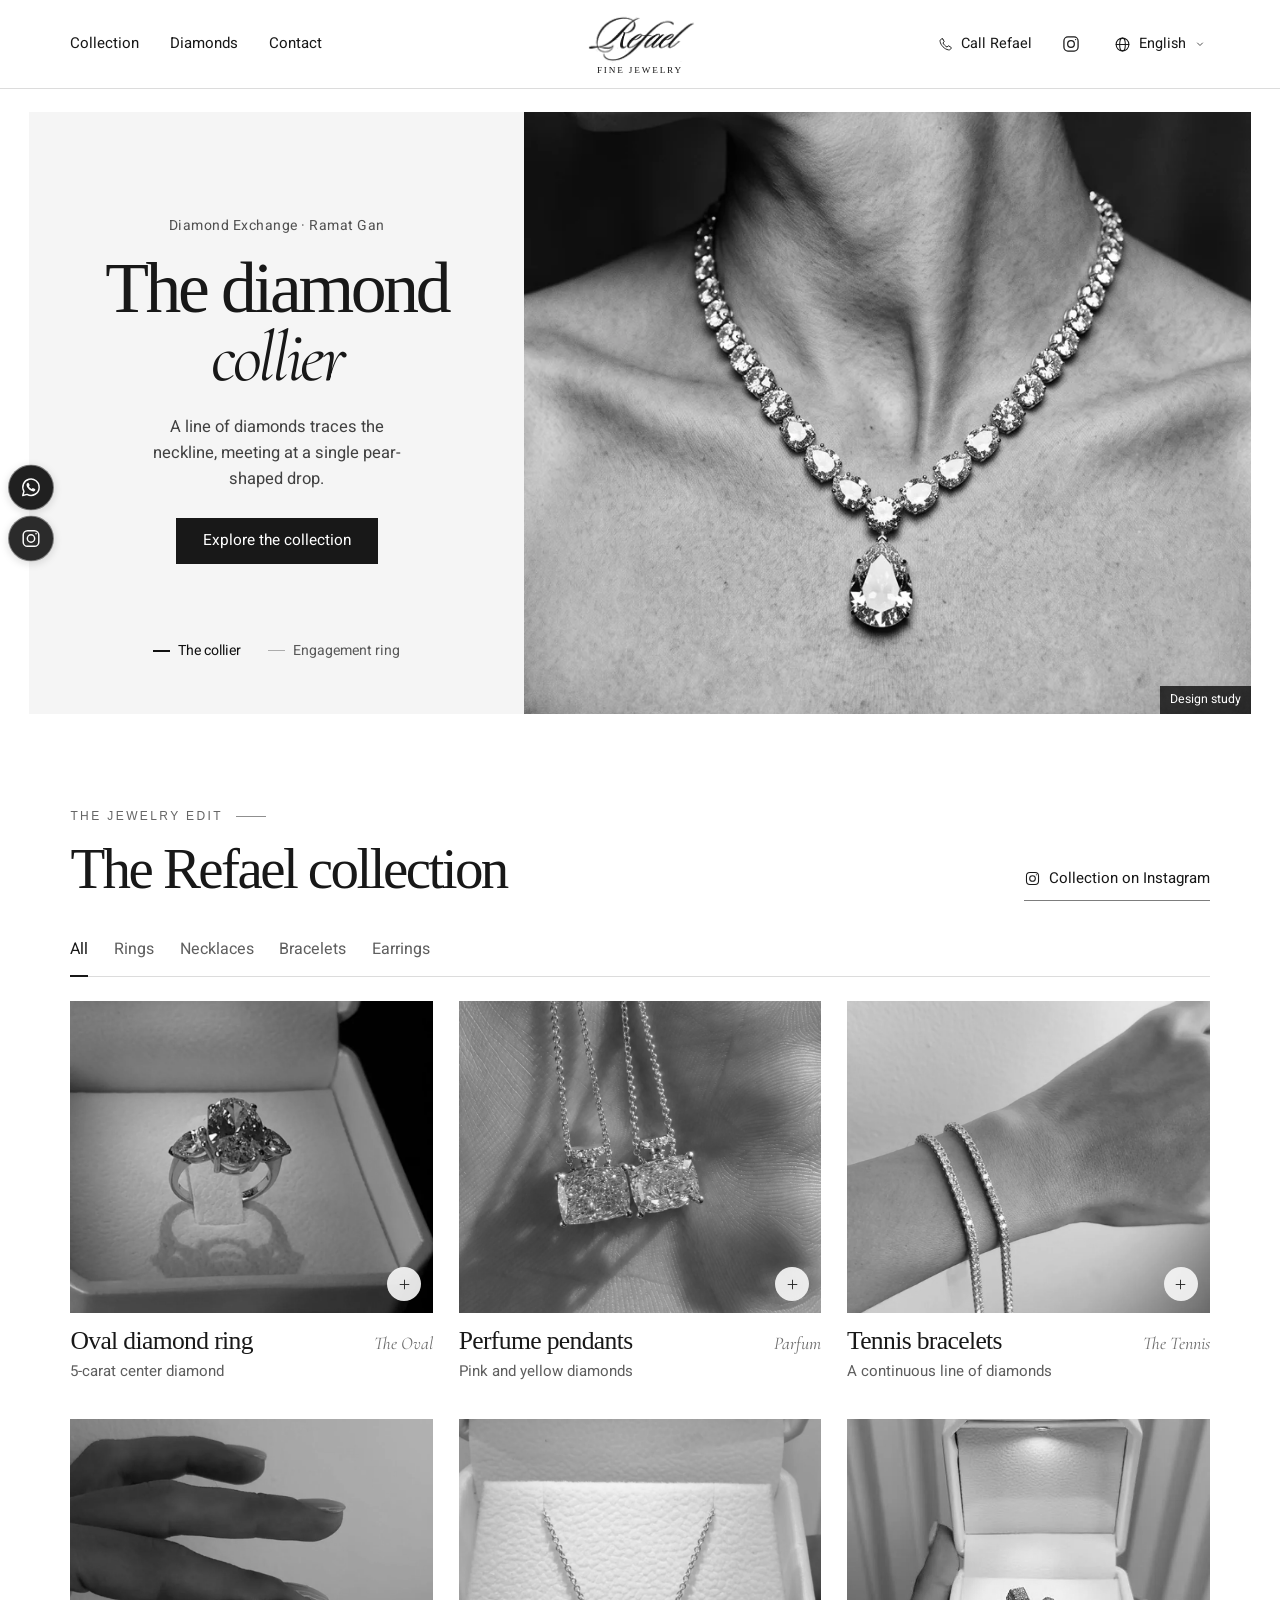
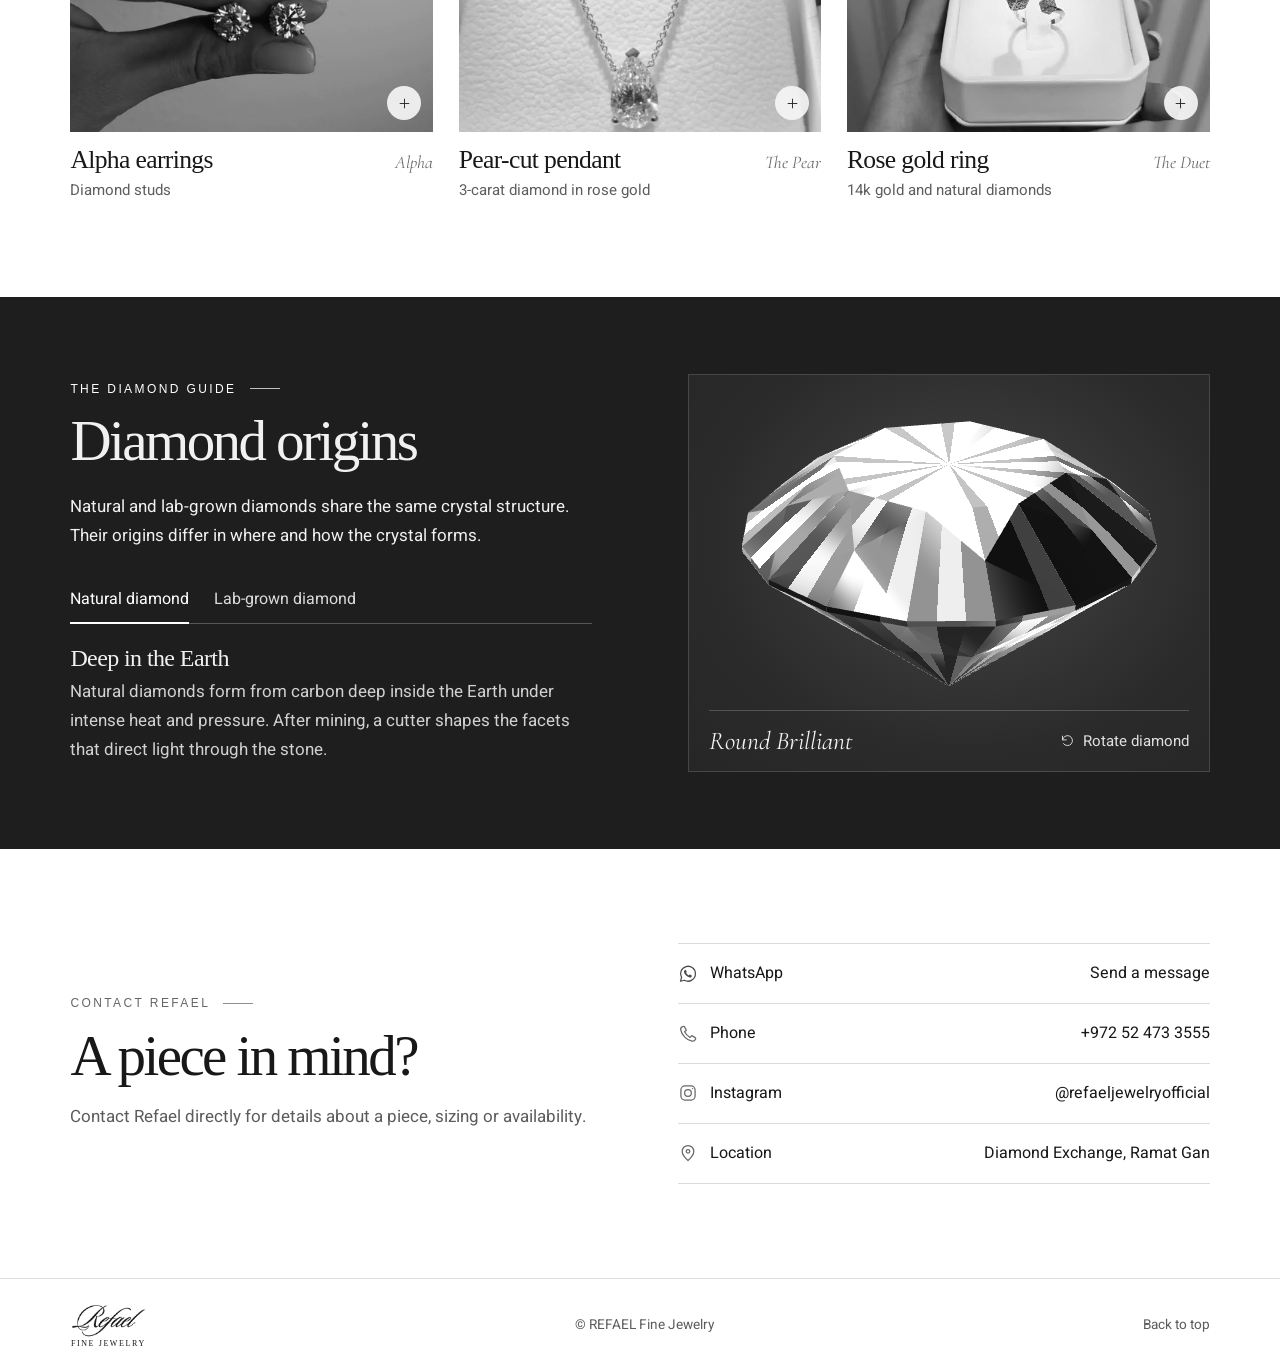
==== commit 0bcef69b: "Refresh cached styles and scripts for the collier edition" ====
--- a/en.html
+++ b/en.html
@@ -3,8 +3,8 @@
 <title>REFAEL | Diamond jewelry at the Ramat Gan Diamond Exchange</title>
 <meta name="description" content="Explore rings, pendants, earrings and bracelets by REFAEL. Natural and lab-grown diamonds at the Ramat Gan Diamond Exchange.">
 <meta name="theme-color" content="#ffffff"><meta property="og:type" content="website"><meta property="og:locale" content="en_US"><meta property="og:title" content="REFAEL Fine Jewelry"><meta property="og:description" content="Diamond jewelry at the Ramat Gan Diamond Exchange"><meta property="og:image" content="https://ic3cr1pt.github.io/refael-fine-jewelry/assets/collier-share.jpg">
-<link rel="icon" href="assets/favicon.svg" type="image/svg+xml"><link rel="stylesheet" href="style.css"><link rel="preload" as="font" type="font/woff2" href="assets/type/frank.woff2" crossorigin>
-<script defer src="site.js"></script><script defer src="diamond.js"></script><link rel="alternate" hreflang="he" href="https://ic3cr1pt.github.io/refael-fine-jewelry/"><link rel="alternate" hreflang="en" href="https://ic3cr1pt.github.io/refael-fine-jewelry/en.html"><link rel="alternate" hreflang="ru" href="https://ic3cr1pt.github.io/refael-fine-jewelry/ru.html"><link rel="canonical" href="https://ic3cr1pt.github.io/refael-fine-jewelry/en.html"></head>
+<link rel="icon" href="assets/favicon.svg" type="image/svg+xml"><link rel="stylesheet" href="style.css?v=collier"><link rel="preload" as="font" type="font/woff2" href="assets/type/frank.woff2" crossorigin>
+<script defer src="site.js?v=collier"></script><script defer src="diamond.js?v=collier"></script><link rel="alternate" hreflang="he" href="https://ic3cr1pt.github.io/refael-fine-jewelry/"><link rel="alternate" hreflang="en" href="https://ic3cr1pt.github.io/refael-fine-jewelry/en.html"><link rel="alternate" hreflang="ru" href="https://ic3cr1pt.github.io/refael-fine-jewelry/ru.html"><link rel="canonical" href="https://ic3cr1pt.github.io/refael-fine-jewelry/en.html"></head>
 <body>
 <svg xmlns="http://www.w3.org/2000/svg" class="symbols" aria-hidden="true"><symbol id="i-instagram" viewBox="0 0 24 24"><rect x="3.5" y="3.5" width="17" height="17" rx="4.8"/><circle cx="12" cy="12" r="4"/><circle cx="17.5" cy="6.7" r=".85" fill="currentColor" stroke="none"/></symbol><symbol id="i-whatsapp" viewBox="0 0 24 24"><path d="M20.9 11.7a8.9 8.9 0 0 1-13.2 7.8l-4.7 1.2 1.3-4.6a8.9 8.9 0 1 1 16.6-4.4Z"/><path d="M8.2 7.2c.4-.4.8-.4 1.1-.1l1.1 2c.2.3.2.5-.1.8l-.6.7c.7 1.4 1.8 2.5 3.2 3.1l.8-.9c.2-.2.4-.3.7-.1l2 1c.3.2.4.5.2.9-.4 1.2-1.3 1.8-2.5 1.6-3.1-.6-6.3-3.6-6.9-6.4-.2-1 .2-1.9 1-2.6Z" fill="currentColor" stroke="none"/></symbol><symbol id="i-phone" viewBox="0 0 24 24"><path d="M7.7 3.2 10 7.5 7.9 9.4c1.5 3 3.5 5 6.6 6.7l2-2.1 4.1 2.3c.6.3.8 1 .5 1.7-.8 1.9-2.3 3-4.4 2.6C10.4 19.5 4.4 13.4 3.3 7c-.4-1.8.8-3.5 2.9-4.1.7-.2 1.2-.1 1.5.3Z"/></symbol><symbol id="i-menu" viewBox="0 0 24 24"><path d="M3 8h18M3 16h18"/></symbol><symbol id="i-close" viewBox="0 0 24 24"><path d="m6 6 12 12M18 6 6 18"/></symbol><symbol id="i-prev" viewBox="0 0 24 24"><path d="m14.5 6-6 6 6 6"/></symbol><symbol id="i-next" viewBox="0 0 24 24"><path d="m9.5 6 6 6-6 6"/></symbol><symbol id="i-plus" viewBox="0 0 24 24"><path d="M12 5v14M5 12h14"/></symbol><symbol id="i-pin" viewBox="0 0 24 24"><path d="M19 10c0 5-7 11-7 11S5 15 5 10a7 7 0 1 1 14 0Z"/><circle cx="12" cy="10" r="2.2"/></symbol><symbol id="i-rotate" viewBox="0 0 24 24"><path d="M4 11a8 8 0 1 1 1.5 6M4 5v6h6"/></symbol><symbol id="i-diamond" viewBox="0 0 24 24"><path d="M2 8.5 6 4h12l4 4.5L12 21 2 8.5ZM2 8.5h20M8.5 8.5 12 21l3.5-12.5L12 4l-3.5 4.5Z"/></symbol><symbol id="i-chevron" viewBox="0 0 24 24"><path d="m7 10 5 5 5-5"/></symbol></svg>
 <a class="skip" href="#main">Skip to content</a>
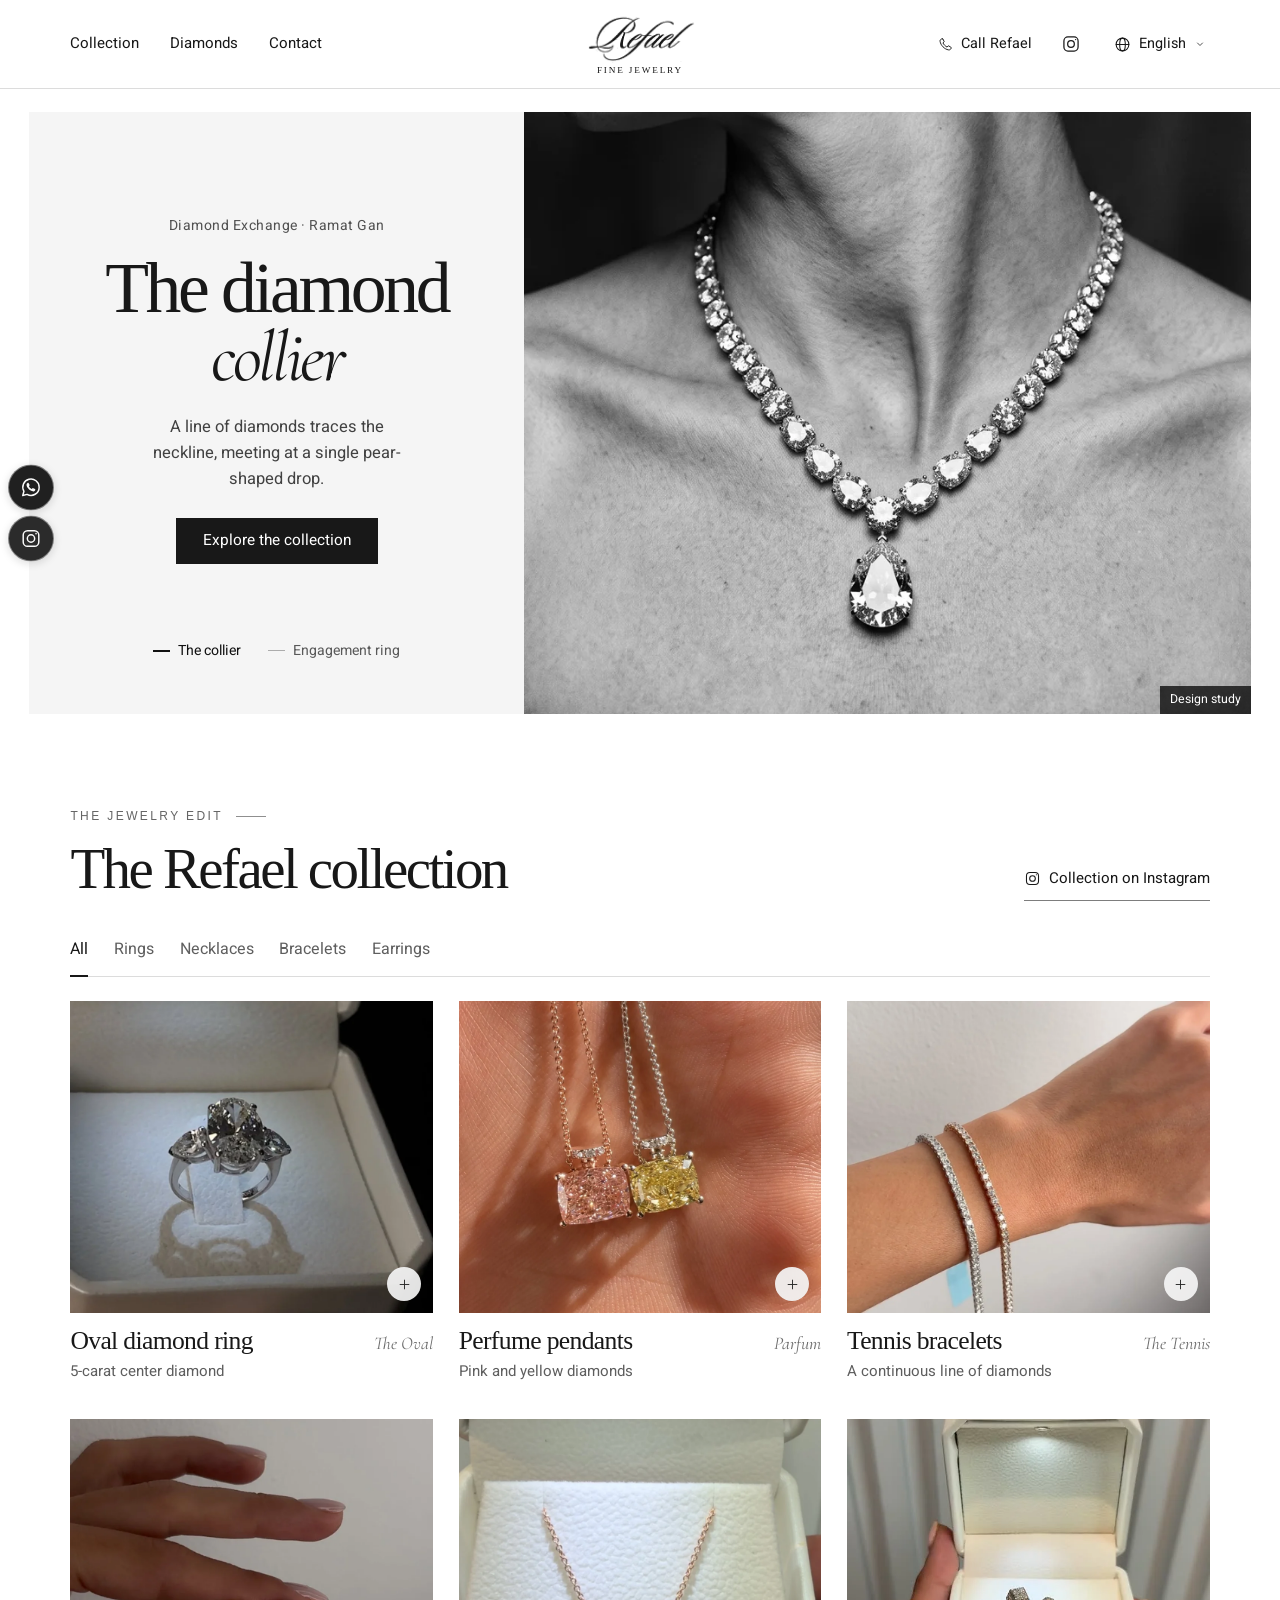
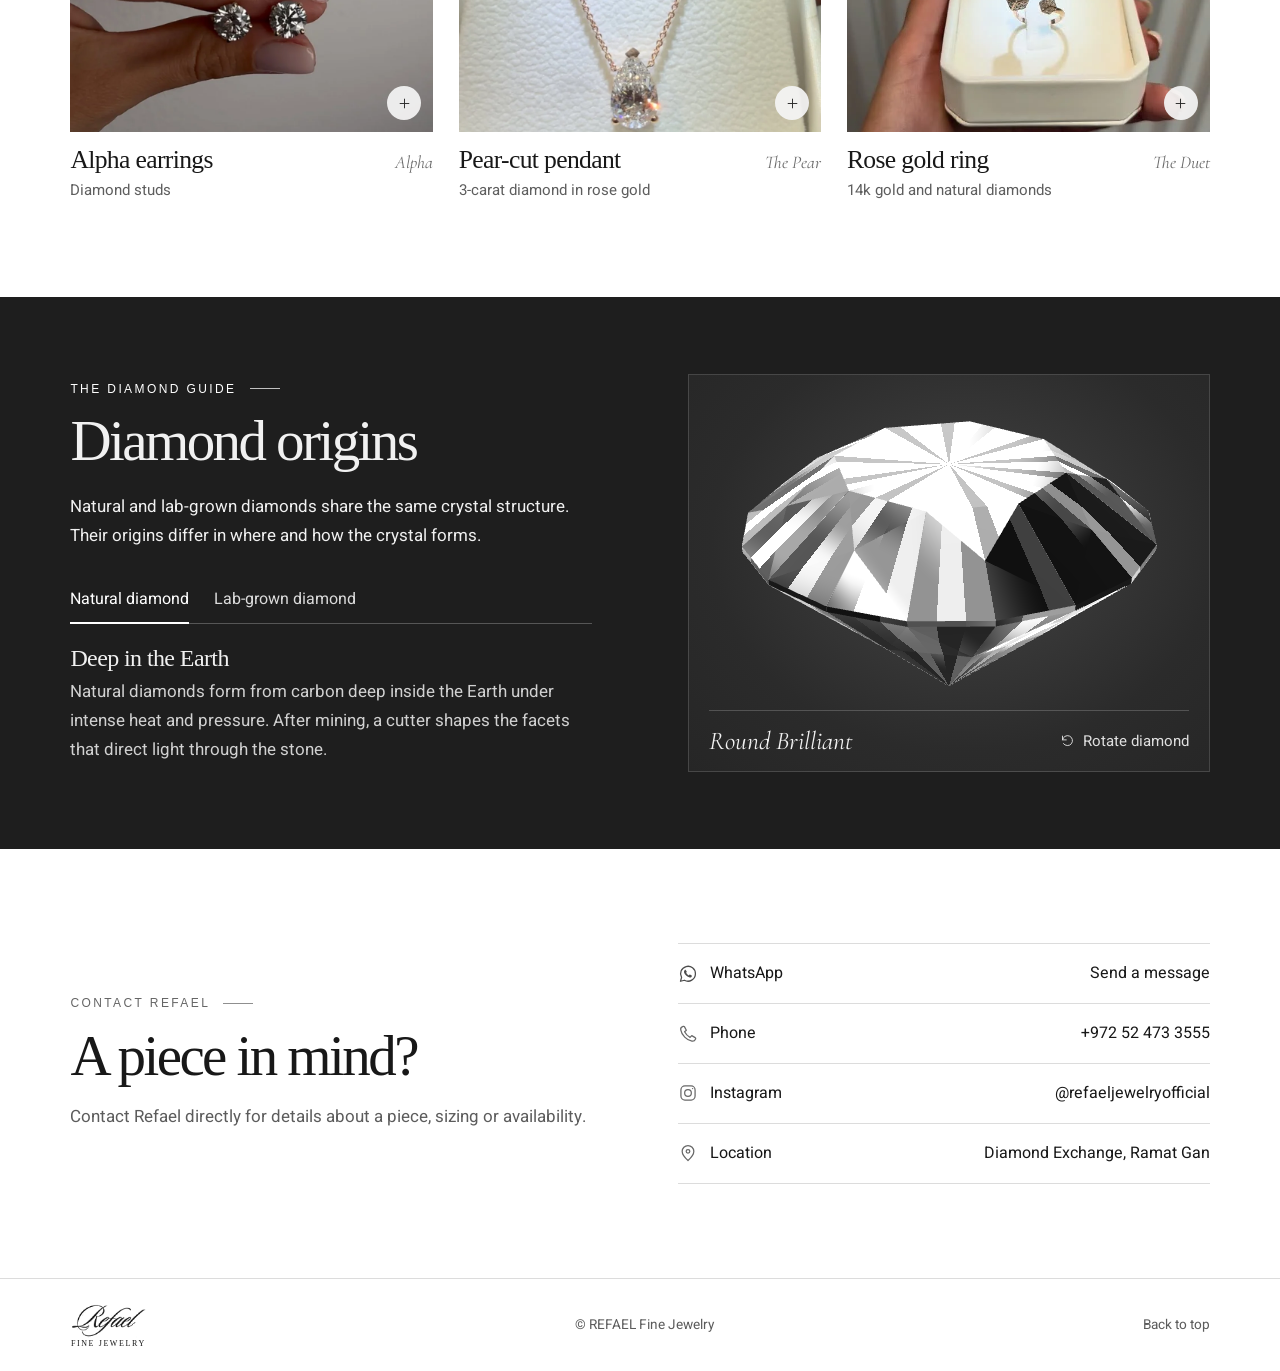
==== commit 3a2f5f2e: "Show the original colors of Refael jewelry photographs" ====
--- a/en.html
+++ b/en.html
@@ -3,7 +3,7 @@
 <title>REFAEL | Diamond jewelry at the Ramat Gan Diamond Exchange</title>
 <meta name="description" content="Explore rings, pendants, earrings and bracelets by REFAEL. Natural and lab-grown diamonds at the Ramat Gan Diamond Exchange.">
 <meta name="theme-color" content="#ffffff"><meta property="og:type" content="website"><meta property="og:locale" content="en_US"><meta property="og:title" content="REFAEL Fine Jewelry"><meta property="og:description" content="Diamond jewelry at the Ramat Gan Diamond Exchange"><meta property="og:image" content="https://ic3cr1pt.github.io/refael-fine-jewelry/assets/collier-share.jpg">
-<link rel="icon" href="assets/favicon.svg" type="image/svg+xml"><link rel="stylesheet" href="style.css?v=collier"><link rel="preload" as="font" type="font/woff2" href="assets/type/frank.woff2" crossorigin>
+<link rel="icon" href="assets/favicon.svg" type="image/svg+xml"><link rel="stylesheet" href="style.css?v=color-photos"><link rel="preload" as="font" type="font/woff2" href="assets/type/frank.woff2" crossorigin>
 <script defer src="site.js?v=collier"></script><script defer src="diamond.js?v=collier"></script><link rel="alternate" hreflang="he" href="https://ic3cr1pt.github.io/refael-fine-jewelry/"><link rel="alternate" hreflang="en" href="https://ic3cr1pt.github.io/refael-fine-jewelry/en.html"><link rel="alternate" hreflang="ru" href="https://ic3cr1pt.github.io/refael-fine-jewelry/ru.html"><link rel="canonical" href="https://ic3cr1pt.github.io/refael-fine-jewelry/en.html"></head>
 <body>
 <svg xmlns="http://www.w3.org/2000/svg" class="symbols" aria-hidden="true"><symbol id="i-instagram" viewBox="0 0 24 24"><rect x="3.5" y="3.5" width="17" height="17" rx="4.8"/><circle cx="12" cy="12" r="4"/><circle cx="17.5" cy="6.7" r=".85" fill="currentColor" stroke="none"/></symbol><symbol id="i-whatsapp" viewBox="0 0 24 24"><path d="M20.9 11.7a8.9 8.9 0 0 1-13.2 7.8l-4.7 1.2 1.3-4.6a8.9 8.9 0 1 1 16.6-4.4Z"/><path d="M8.2 7.2c.4-.4.8-.4 1.1-.1l1.1 2c.2.3.2.5-.1.8l-.6.7c.7 1.4 1.8 2.5 3.2 3.1l.8-.9c.2-.2.4-.3.7-.1l2 1c.3.2.4.5.2.9-.4 1.2-1.3 1.8-2.5 1.6-3.1-.6-6.3-3.6-6.9-6.4-.2-1 .2-1.9 1-2.6Z" fill="currentColor" stroke="none"/></symbol><symbol id="i-phone" viewBox="0 0 24 24"><path d="M7.7 3.2 10 7.5 7.9 9.4c1.5 3 3.5 5 6.6 6.7l2-2.1 4.1 2.3c.6.3.8 1 .5 1.7-.8 1.9-2.3 3-4.4 2.6C10.4 19.5 4.4 13.4 3.3 7c-.4-1.8.8-3.5 2.9-4.1.7-.2 1.2-.1 1.5.3Z"/></symbol><symbol id="i-menu" viewBox="0 0 24 24"><path d="M3 8h18M3 16h18"/></symbol><symbol id="i-close" viewBox="0 0 24 24"><path d="m6 6 12 12M18 6 6 18"/></symbol><symbol id="i-prev" viewBox="0 0 24 24"><path d="m14.5 6-6 6 6 6"/></symbol><symbol id="i-next" viewBox="0 0 24 24"><path d="m9.5 6 6 6-6 6"/></symbol><symbol id="i-plus" viewBox="0 0 24 24"><path d="M12 5v14M5 12h14"/></symbol><symbol id="i-pin" viewBox="0 0 24 24"><path d="M19 10c0 5-7 11-7 11S5 15 5 10a7 7 0 1 1 14 0Z"/><circle cx="12" cy="10" r="2.2"/></symbol><symbol id="i-rotate" viewBox="0 0 24 24"><path d="M4 11a8 8 0 1 1 1.5 6M4 5v6h6"/></symbol><symbol id="i-diamond" viewBox="0 0 24 24"><path d="M2 8.5 6 4h12l4 4.5L12 21 2 8.5ZM2 8.5h20M8.5 8.5 12 21l3.5-12.5L12 4l-3.5 4.5Z"/></symbol><symbol id="i-chevron" viewBox="0 0 24 24"><path d="m7 10 5 5 5-5"/></symbol></svg>
@@ -27,7 +27,7 @@
     </div>
   </article>
   <article class="campaign-scene" id="scene-engagement" aria-labelledby="title-engagement" hidden>
-    <figure class="campaign-visual"><img src="assets/engagement-oval.webp" width="738" height="618" loading="lazy" alt="Refael engagement photograph of a hand wearing an oval diamond ring against a white shirt"><figcaption dir="auto">Photograph by REFAEL</figcaption></figure>
+    <figure class="campaign-visual"><img src="assets/engagement-oval.webp?v=color" width="738" height="618" loading="lazy" alt="Refael engagement photograph of a hand wearing an oval diamond ring against a white shirt"><figcaption dir="auto">Photograph by REFAEL</figcaption></figure>
     <div class="campaign-copy" dir="ltr">
       <p class="campaign-origin">Diamond Exchange · Ramat Gan</p>
       <h2 id="title-engagement">The engagement <em>ring</em></h2>
--- a/style.css
+++ b/style.css
@@ -127,7 +127,7 @@
 .pieces{display:grid;grid-template-columns:repeat(3,minmax(0,1fr));column-gap:clamp(16px,2vw,35px);row-gap:36px}
 .piece-open{display:block}
 .piece-photo{position:relative;overflow:hidden;background:#d8d8d8;aspect-ratio:1.16}
-.piece-photo img{filter:grayscale(1);width:100%;height:100%;object-fit:cover;transition:transform .65s cubic-bezier(.2,.6,.2,1)}
+.piece-photo img{width:100%;height:100%;object-fit:cover;transition:transform .65s cubic-bezier(.2,.6,.2,1)}
 .piece-open:hover .piece-photo img{transform:scale(1.045)}
 .enlarge{position:absolute;inset-inline-end:12px;bottom:12px;width:34px;height:34px;display:grid;place-items:center;border-radius:100%;background:#f6f6f6eb;color:#282828}
 .enlarge .icon{width:15px;height:15px}
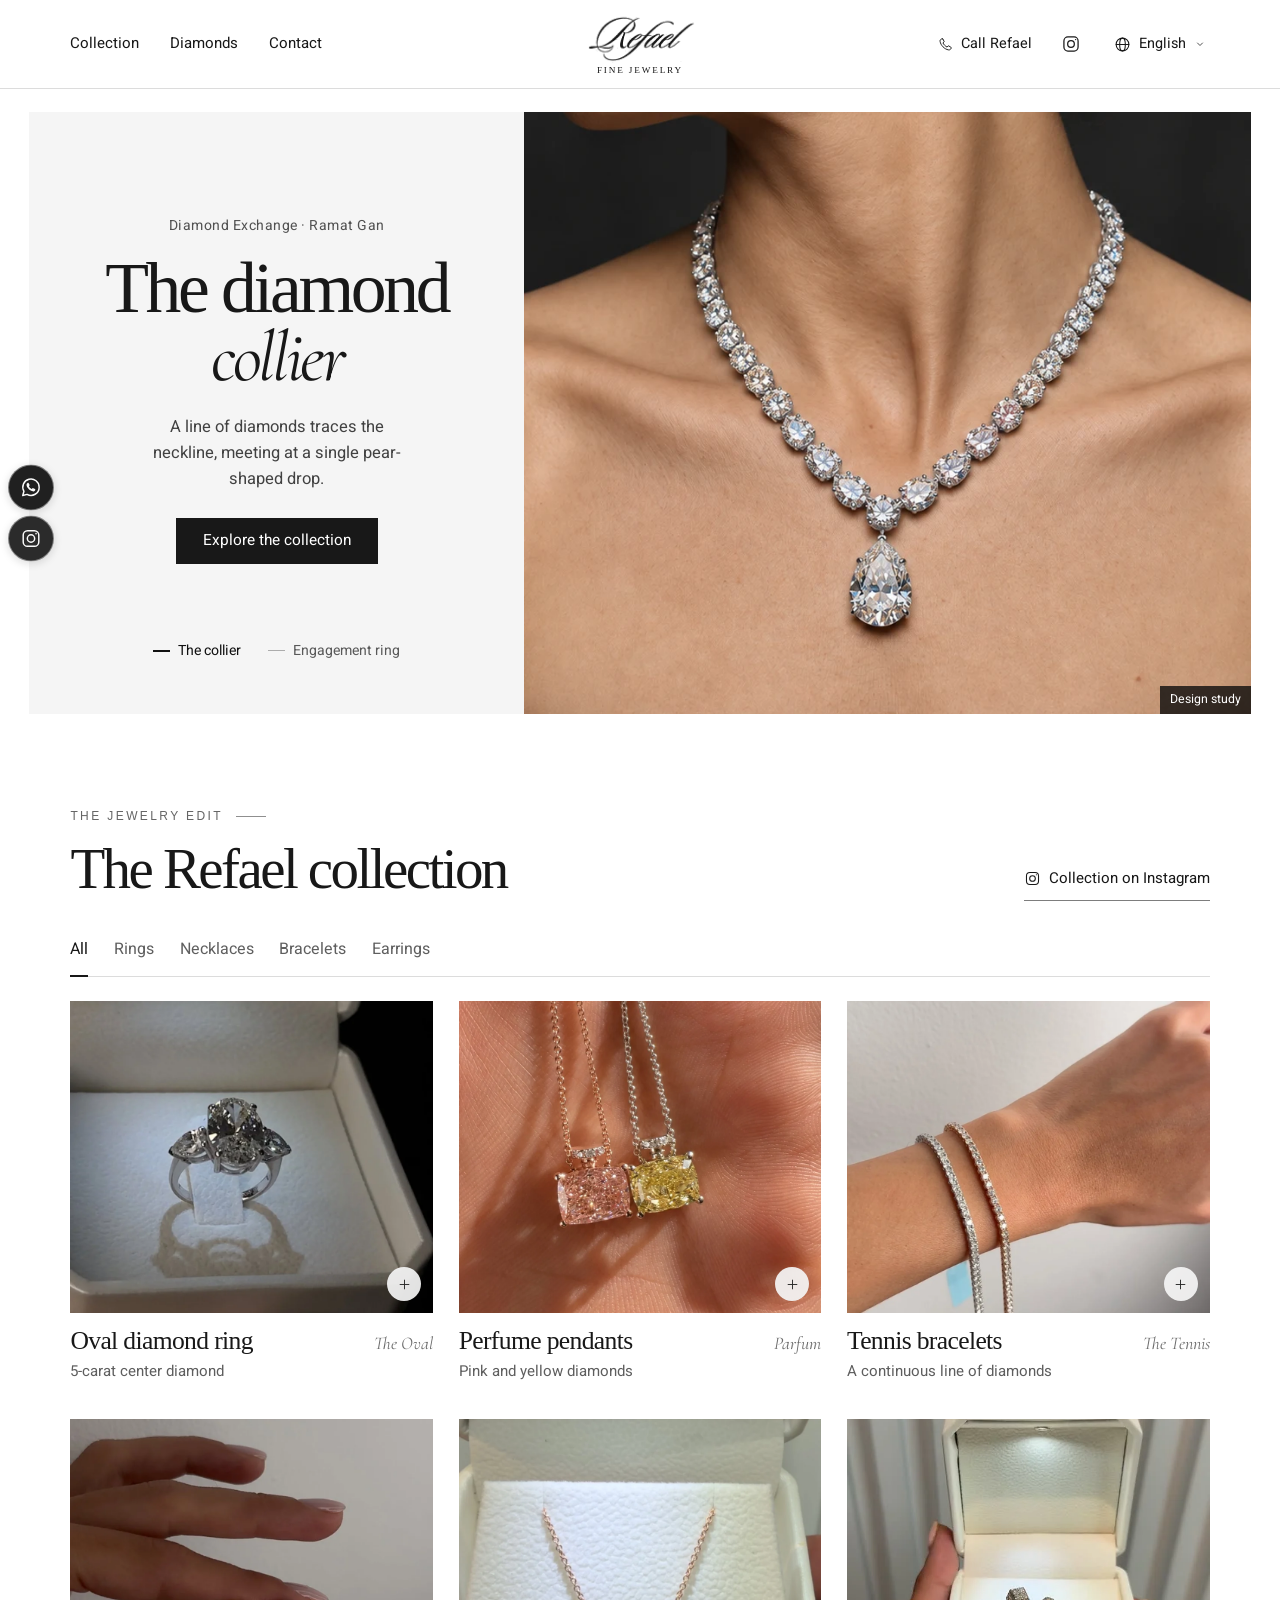
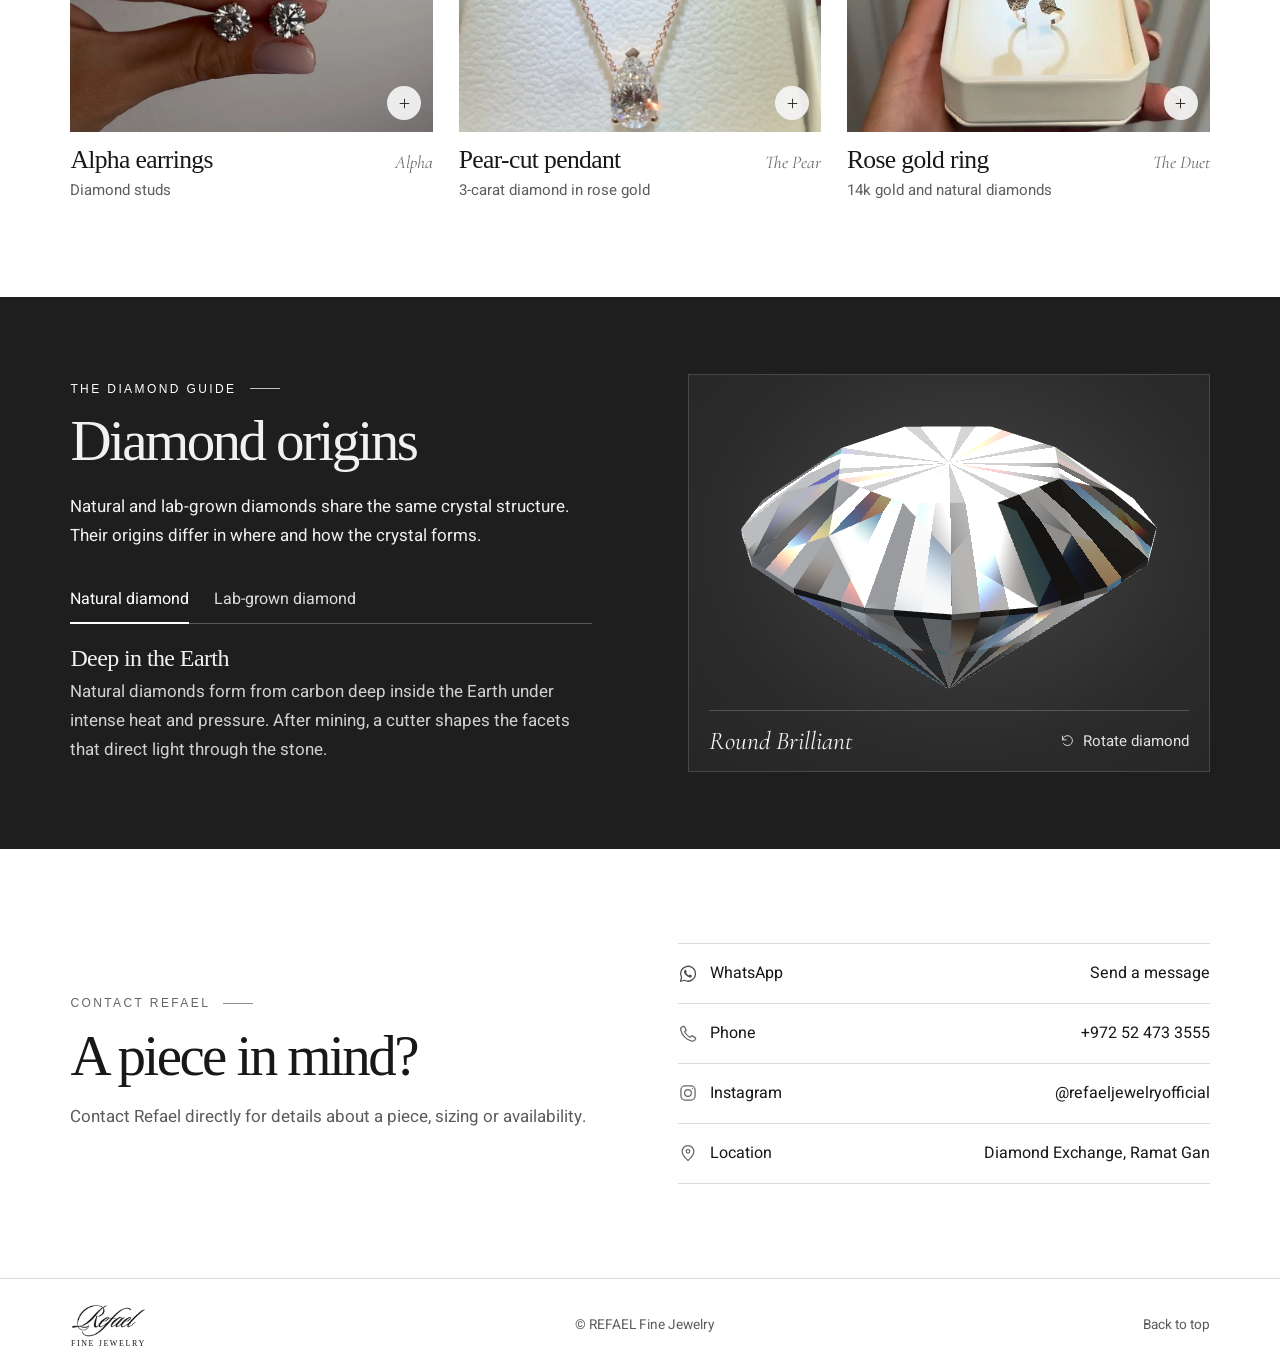
==== commit 51355c1a: "Present the collier and diamond origin study in color" ====
--- a/en.html
+++ b/en.html
@@ -2,9 +2,9 @@
 <html lang="en" dir="ltr"><head><meta charset="utf-8"><meta name="viewport" content="width=device-width, initial-scale=1, viewport-fit=cover">
 <title>REFAEL | Diamond jewelry at the Ramat Gan Diamond Exchange</title>
 <meta name="description" content="Explore rings, pendants, earrings and bracelets by REFAEL. Natural and lab-grown diamonds at the Ramat Gan Diamond Exchange.">
-<meta name="theme-color" content="#ffffff"><meta property="og:type" content="website"><meta property="og:locale" content="en_US"><meta property="og:title" content="REFAEL Fine Jewelry"><meta property="og:description" content="Diamond jewelry at the Ramat Gan Diamond Exchange"><meta property="og:image" content="https://ic3cr1pt.github.io/refael-fine-jewelry/assets/collier-share.jpg">
-<link rel="icon" href="assets/favicon.svg" type="image/svg+xml"><link rel="stylesheet" href="style.css?v=color-photos"><link rel="preload" as="font" type="font/woff2" href="assets/type/frank.woff2" crossorigin>
-<script defer src="site.js?v=collier"></script><script defer src="diamond.js?v=collier"></script><link rel="alternate" hreflang="he" href="https://ic3cr1pt.github.io/refael-fine-jewelry/"><link rel="alternate" hreflang="en" href="https://ic3cr1pt.github.io/refael-fine-jewelry/en.html"><link rel="alternate" hreflang="ru" href="https://ic3cr1pt.github.io/refael-fine-jewelry/ru.html"><link rel="canonical" href="https://ic3cr1pt.github.io/refael-fine-jewelry/en.html"></head>
+<meta name="theme-color" content="#ffffff"><meta property="og:type" content="website"><meta property="og:locale" content="en_US"><meta property="og:title" content="REFAEL Fine Jewelry"><meta property="og:description" content="Diamond jewelry at the Ramat Gan Diamond Exchange"><meta property="og:image" content="https://ic3cr1pt.github.io/refael-fine-jewelry/assets/collier-share.jpg?v=color">
+<link rel="icon" href="assets/favicon.svg" type="image/svg+xml"><link rel="stylesheet" href="style.css?v=diamond-fire"><link rel="preload" as="font" type="font/woff2" href="assets/type/frank.woff2" crossorigin>
+<script defer src="site.js?v=collier"></script><script defer src="diamond.js?v=diamond-fire"></script><link rel="alternate" hreflang="he" href="https://ic3cr1pt.github.io/refael-fine-jewelry/"><link rel="alternate" hreflang="en" href="https://ic3cr1pt.github.io/refael-fine-jewelry/en.html"><link rel="alternate" hreflang="ru" href="https://ic3cr1pt.github.io/refael-fine-jewelry/ru.html"><link rel="canonical" href="https://ic3cr1pt.github.io/refael-fine-jewelry/en.html"></head>
 <body>
 <svg xmlns="http://www.w3.org/2000/svg" class="symbols" aria-hidden="true"><symbol id="i-instagram" viewBox="0 0 24 24"><rect x="3.5" y="3.5" width="17" height="17" rx="4.8"/><circle cx="12" cy="12" r="4"/><circle cx="17.5" cy="6.7" r=".85" fill="currentColor" stroke="none"/></symbol><symbol id="i-whatsapp" viewBox="0 0 24 24"><path d="M20.9 11.7a8.9 8.9 0 0 1-13.2 7.8l-4.7 1.2 1.3-4.6a8.9 8.9 0 1 1 16.6-4.4Z"/><path d="M8.2 7.2c.4-.4.8-.4 1.1-.1l1.1 2c.2.3.2.5-.1.8l-.6.7c.7 1.4 1.8 2.5 3.2 3.1l.8-.9c.2-.2.4-.3.7-.1l2 1c.3.2.4.5.2.9-.4 1.2-1.3 1.8-2.5 1.6-3.1-.6-6.3-3.6-6.9-6.4-.2-1 .2-1.9 1-2.6Z" fill="currentColor" stroke="none"/></symbol><symbol id="i-phone" viewBox="0 0 24 24"><path d="M7.7 3.2 10 7.5 7.9 9.4c1.5 3 3.5 5 6.6 6.7l2-2.1 4.1 2.3c.6.3.8 1 .5 1.7-.8 1.9-2.3 3-4.4 2.6C10.4 19.5 4.4 13.4 3.3 7c-.4-1.8.8-3.5 2.9-4.1.7-.2 1.2-.1 1.5.3Z"/></symbol><symbol id="i-menu" viewBox="0 0 24 24"><path d="M3 8h18M3 16h18"/></symbol><symbol id="i-close" viewBox="0 0 24 24"><path d="m6 6 12 12M18 6 6 18"/></symbol><symbol id="i-prev" viewBox="0 0 24 24"><path d="m14.5 6-6 6 6 6"/></symbol><symbol id="i-next" viewBox="0 0 24 24"><path d="m9.5 6 6 6-6 6"/></symbol><symbol id="i-plus" viewBox="0 0 24 24"><path d="M12 5v14M5 12h14"/></symbol><symbol id="i-pin" viewBox="0 0 24 24"><path d="M19 10c0 5-7 11-7 11S5 15 5 10a7 7 0 1 1 14 0Z"/><circle cx="12" cy="10" r="2.2"/></symbol><symbol id="i-rotate" viewBox="0 0 24 24"><path d="M4 11a8 8 0 1 1 1.5 6M4 5v6h6"/></symbol><symbol id="i-diamond" viewBox="0 0 24 24"><path d="M2 8.5 6 4h12l4 4.5L12 21 2 8.5ZM2 8.5h20M8.5 8.5 12 21l3.5-12.5L12 4l-3.5 4.5Z"/></symbol><symbol id="i-chevron" viewBox="0 0 24 24"><path d="m7 10 5 5 5-5"/></symbol></svg>
 <a class="skip" href="#main">Skip to content</a>
@@ -18,7 +18,7 @@
 <section class="hero" id="home" aria-labelledby="hero-title">
   <h1 id="hero-title" class="sr-only">Diamond jewelry by REFAEL</h1>
   <article class="campaign-scene" id="scene-collier" aria-labelledby="title-collier">
-    <figure class="campaign-visual"><picture><source media="(max-width: 680px)" srcset="assets/collier-portrait.webp"><img src="assets/collier.webp" width="1680" height="1260" fetchpriority="high" alt="Black-and-white design study of a diamond collier with a pear-shaped drop worn at the neck"></picture><figcaption dir="auto">Design study</figcaption></figure>
+    <figure class="campaign-visual"><picture><source media="(max-width: 680px)" srcset="assets/collier-portrait.webp?v=color"><img src="assets/collier.webp?v=color" width="1044" height="783" fetchpriority="high" alt="Design study of a diamond collier with a pear-shaped drop worn at the neck"></picture><figcaption dir="auto">Design study</figcaption></figure>
     <div class="campaign-copy" dir="ltr">
       <p class="campaign-origin">Diamond Exchange · Ramat Gan</p>
       <h2 id="title-collier">The diamond <em>collier</em></h2>
@@ -76,7 +76,7 @@
  <div class="diamond-tabs" role="group" aria-label="Choose a diamond origin" hidden><button aria-pressed="true" aria-controls="natural" data-origin="natural">Natural diamond</button><button aria-pressed="false" aria-controls="lab" data-origin="lab">Lab-grown diamond</button></div>
  <div class="origin-info" aria-live="polite"><div id="natural"><h3>Deep in the Earth</h3><p>Natural diamonds form from carbon deep inside the Earth under intense heat and pressure. After mining, a cutter shapes the facets that direct light through the stone.</p></div>
  <div id="lab"><h3>In a controlled environment</h3><p>A lab-grown diamond grows from a tiny seed crystal in a controlled environment. It is then cut and polished, and the quality of the cut affects how much light returns to the eye.</p></div></div>
- </div><figure class="diamond-stage" aria-label="Illustration of a round brilliant diamond"><div class="gem-frame"><div class="gem-fallback"><svg class="icon" aria-hidden="true" focusable="false"><use href="#i-diamond"></use></svg></div><canvas id="gem" aria-hidden="true"></canvas></div>
+ </div><figure class="diamond-stage" aria-label="Illustration of a round brilliant diamond"><div class="gem-frame"><img class="gem-fallback" src="assets/round-brilliant.webp" alt="" width="650" height="419" loading="lazy"><canvas id="gem" aria-hidden="true"></canvas></div>
  <figcaption><span lang="en" dir="ltr">Round Brilliant</span><button id="turn-gem" hidden><svg class="icon" aria-hidden="true" focusable="false"><use href="#i-rotate"></use></svg>Rotate diamond</button></figcaption></figure>
 </div></section>
 <section class="contact section-pad" id="contact" aria-labelledby="contact-title"><div class="wrap contact-grid"><div><p class="kicker" dir="ltr" lang="en">CONTACT REFAEL<span></span></p><h2 id="contact-title">A piece in mind?</h2><p>Contact Refael directly for details about a piece, sizing or availability.</p></div><div class="contact-list">
--- a/style.css
+++ b/style.css
@@ -150,8 +150,7 @@
 #gem,.gem-fallback{position:absolute;inset:0;width:100%;height:100%}
 #gem{touch-action:pan-y;cursor:grab}
 #gem:active{cursor:grabbing}
-.gem-fallback{display:grid;place-items:center;color:#d3d3d3}
-.gem-fallback .icon{width:43%;height:55%;stroke-width:.43}
+.gem-fallback{object-fit:contain}
 .diamond-stage figcaption{display:flex;align-items:center;justify-content:space-between;border-top:1px solid #b4b4b44d;margin:0 20px;padding:8px 0;direction:ltr;gap:10px}
 .diamond-stage figcaption span{font:italic 1.6rem var(--italic)}
 #turn-gem{display:flex;align-items:center;gap:8px;min-height:44px;color:#dfdfdf;font: .94rem var(--sans)}
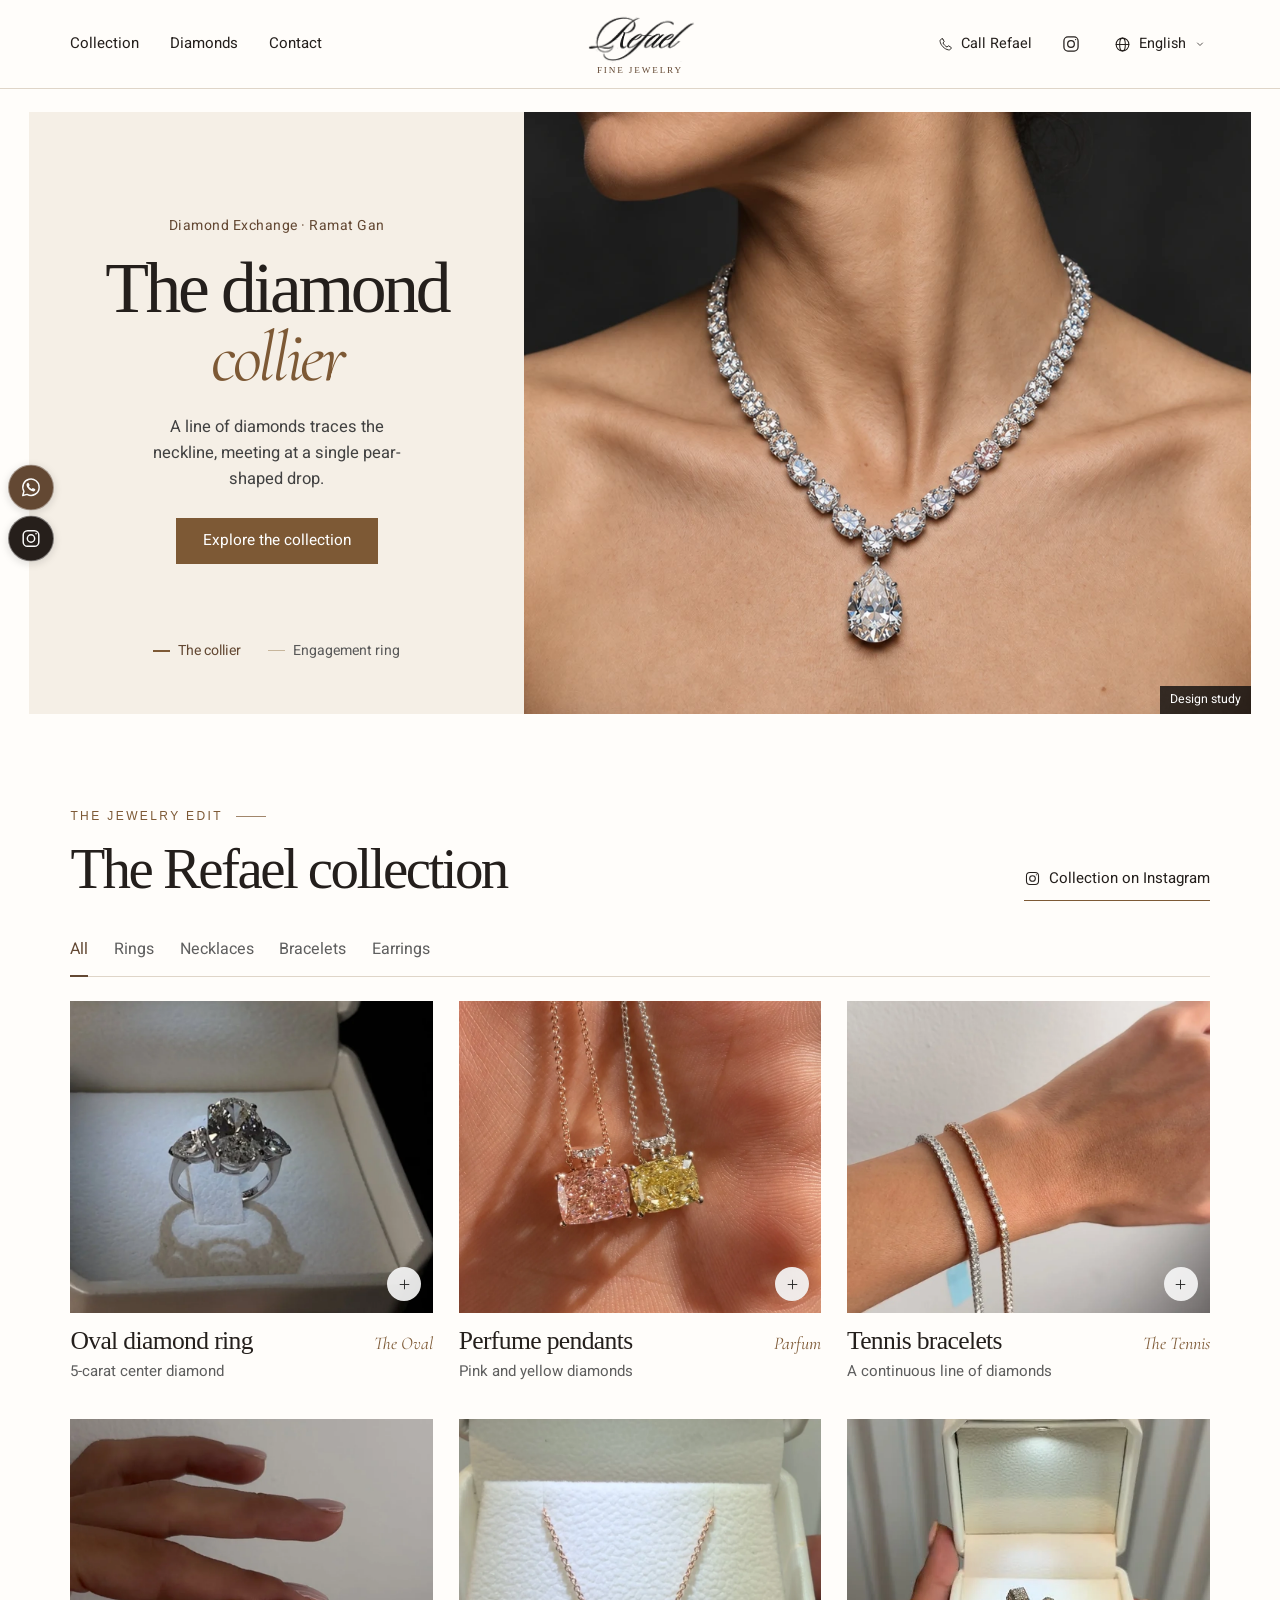
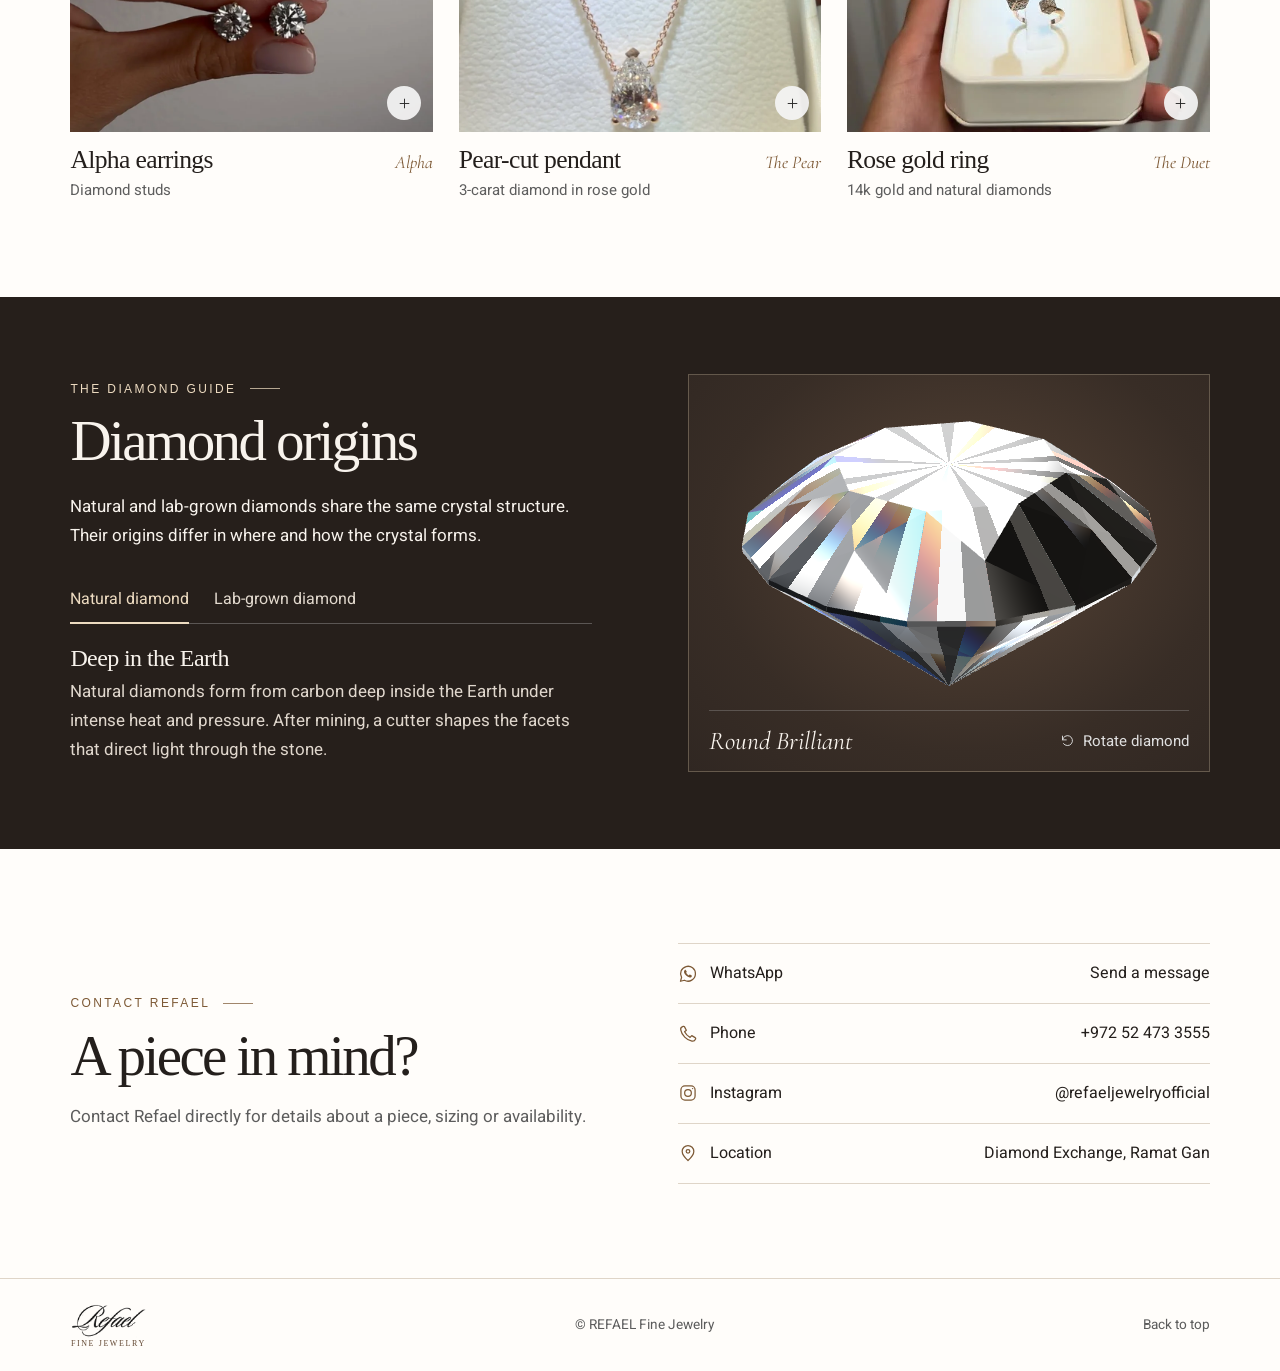
==== commit 254ee3de: "Warm the site palette with bronze and champagne storefront tones" ====
--- a/en.html
+++ b/en.html
@@ -2,8 +2,8 @@
 <html lang="en" dir="ltr"><head><meta charset="utf-8"><meta name="viewport" content="width=device-width, initial-scale=1, viewport-fit=cover">
 <title>REFAEL | Diamond jewelry at the Ramat Gan Diamond Exchange</title>
 <meta name="description" content="Explore rings, pendants, earrings and bracelets by REFAEL. Natural and lab-grown diamonds at the Ramat Gan Diamond Exchange.">
-<meta name="theme-color" content="#ffffff"><meta property="og:type" content="website"><meta property="og:locale" content="en_US"><meta property="og:title" content="REFAEL Fine Jewelry"><meta property="og:description" content="Diamond jewelry at the Ramat Gan Diamond Exchange"><meta property="og:image" content="https://ic3cr1pt.github.io/refael-fine-jewelry/assets/collier-share.jpg?v=color">
-<link rel="icon" href="assets/favicon.svg" type="image/svg+xml"><link rel="stylesheet" href="style.css?v=diamond-fire"><link rel="preload" as="font" type="font/woff2" href="assets/type/frank.woff2" crossorigin>
+<meta name="theme-color" content="#fffdfa"><meta property="og:type" content="website"><meta property="og:locale" content="en_US"><meta property="og:title" content="REFAEL Fine Jewelry"><meta property="og:description" content="Diamond jewelry at the Ramat Gan Diamond Exchange"><meta property="og:image" content="https://ic3cr1pt.github.io/refael-fine-jewelry/assets/collier-share.jpg?v=color">
+<link rel="icon" href="assets/favicon.svg" type="image/svg+xml"><link rel="stylesheet" href="style.css?v=storefront-bronze"><link rel="preload" as="font" type="font/woff2" href="assets/type/frank.woff2" crossorigin>
 <script defer src="site.js?v=collier"></script><script defer src="diamond.js?v=diamond-fire"></script><link rel="alternate" hreflang="he" href="https://ic3cr1pt.github.io/refael-fine-jewelry/"><link rel="alternate" hreflang="en" href="https://ic3cr1pt.github.io/refael-fine-jewelry/en.html"><link rel="alternate" hreflang="ru" href="https://ic3cr1pt.github.io/refael-fine-jewelry/ru.html"><link rel="canonical" href="https://ic3cr1pt.github.io/refael-fine-jewelry/en.html"></head>
 <body>
 <svg xmlns="http://www.w3.org/2000/svg" class="symbols" aria-hidden="true"><symbol id="i-instagram" viewBox="0 0 24 24"><rect x="3.5" y="3.5" width="17" height="17" rx="4.8"/><circle cx="12" cy="12" r="4"/><circle cx="17.5" cy="6.7" r=".85" fill="currentColor" stroke="none"/></symbol><symbol id="i-whatsapp" viewBox="0 0 24 24"><path d="M20.9 11.7a8.9 8.9 0 0 1-13.2 7.8l-4.7 1.2 1.3-4.6a8.9 8.9 0 1 1 16.6-4.4Z"/><path d="M8.2 7.2c.4-.4.8-.4 1.1-.1l1.1 2c.2.3.2.5-.1.8l-.6.7c.7 1.4 1.8 2.5 3.2 3.1l.8-.9c.2-.2.4-.3.7-.1l2 1c.3.2.4.5.2.9-.4 1.2-1.3 1.8-2.5 1.6-3.1-.6-6.3-3.6-6.9-6.4-.2-1 .2-1.9 1-2.6Z" fill="currentColor" stroke="none"/></symbol><symbol id="i-phone" viewBox="0 0 24 24"><path d="M7.7 3.2 10 7.5 7.9 9.4c1.5 3 3.5 5 6.6 6.7l2-2.1 4.1 2.3c.6.3.8 1 .5 1.7-.8 1.9-2.3 3-4.4 2.6C10.4 19.5 4.4 13.4 3.3 7c-.4-1.8.8-3.5 2.9-4.1.7-.2 1.2-.1 1.5.3Z"/></symbol><symbol id="i-menu" viewBox="0 0 24 24"><path d="M3 8h18M3 16h18"/></symbol><symbol id="i-close" viewBox="0 0 24 24"><path d="m6 6 12 12M18 6 6 18"/></symbol><symbol id="i-prev" viewBox="0 0 24 24"><path d="m14.5 6-6 6 6 6"/></symbol><symbol id="i-next" viewBox="0 0 24 24"><path d="m9.5 6 6 6-6 6"/></symbol><symbol id="i-plus" viewBox="0 0 24 24"><path d="M12 5v14M5 12h14"/></symbol><symbol id="i-pin" viewBox="0 0 24 24"><path d="M19 10c0 5-7 11-7 11S5 15 5 10a7 7 0 1 1 14 0Z"/><circle cx="12" cy="10" r="2.2"/></symbol><symbol id="i-rotate" viewBox="0 0 24 24"><path d="M4 11a8 8 0 1 1 1.5 6M4 5v6h6"/></symbol><symbol id="i-diamond" viewBox="0 0 24 24"><path d="M2 8.5 6 4h12l4 4.5L12 21 2 8.5ZM2 8.5h20M8.5 8.5 12 21l3.5-12.5L12 4l-3.5 4.5Z"/></symbol><symbol id="i-chevron" viewBox="0 0 24 24"><path d="m7 10 5 5 5-5"/></symbol></svg>
--- a/style.css
+++ b/style.css
@@ -1,7 +1,18 @@
 @font-face{font-family:Heebo;src:url(assets/type/heebo.woff2) format('woff2');font-weight:400;font-display:swap}
 @font-face{font-family:Frank;src:url(assets/type/frank.woff2) format('woff2');font-weight:400;font-display:swap}
 @font-face{font-family:Cormorant;src:url(assets/type/cormorant.woff2) format('woff2');font-weight:400;font-style:italic;font-display:swap}
-:root{--ink:#181818;--paper:#fff;--line:#dcdcdc;--on-dark:#fff;--gutter:clamp(24px,5.5vw,108px);--head:88px;--sans:Heebo,Arial,sans-serif;--serif:Frank,Georgia,serif;--italic:Cormorant,Georgia,serif;scroll-behavior:smooth;scroll-padding-top:calc(var(--head) + 12px);color-scheme:light}
+/* Warm metal lettering and walnut wood from the REFAEL storefront. */
+:root{
+  --ink:#241f1c;
+  --paper:#fffdfa;
+  --ivory:#f5efe6;
+  --line:#dfd5c8;
+  --bronze:#7d5935;
+  --bronze-deep:#634833;
+  --champagne:#c7b69c;
+  --espresso:#261f1b;
+  --on-dark:#eddbc1;
+  --gutter:clamp(24px,5.5vw,108px);--head:88px;--sans:Heebo,Arial,sans-serif;--serif:Frank,Georgia,serif;--italic:Cormorant,Georgia,serif;scroll-behavior:smooth;scroll-padding-top:calc(var(--head) + 12px);color-scheme:light}
 :lang(ru){--sans:Arial,sans-serif;--serif:Georgia,'Times New Roman',serif;--italic:Georgia,'Times New Roman',serif}
 :lang(en){--serif:Georgia,'Times New Roman',serif}
 *,*::before,*::after{box-sizing:border-box}
@@ -9,7 +20,7 @@
 a{color:inherit;text-decoration:none}
 button,summary,a{-webkit-tap-highlight-color:transparent;touch-action:manipulation}
 button{font:inherit;color:inherit;cursor:pointer;background:transparent;border:0;padding:0}
-button:focus-visible,a:focus-visible,summary:focus-visible{outline:3px solid #8e8e8e;outline-offset:4px}
+button:focus-visible,a:focus-visible,summary:focus-visible{outline:3px solid var(--bronze);outline-offset:4px}
 [hidden]{display:none!important}
 img{max-width:100%;display:block}
 h1,h2,h3,p,figure{margin:0}
@@ -24,12 +35,12 @@
 .main-nav,.nav-contact{display:flex;align-items:center;gap:clamp(16px,2.4vw,38px)}
 .main-nav{font-size:.94rem}
 .main-nav a{position:relative;padding:10px 0}
-.main-nav a:after{content:'';position:absolute;inset: auto 0 6px;height:1px;background:currentColor;transform:scaleX(0);transition:transform .2s}
+.main-nav a:after{content:'';position:absolute;inset: auto 0 6px;height:1px;background:var(--bronze);transform:scaleX(0);transition:transform .2s}
 .main-nav a:hover:after,.main-nav a:focus-visible:after{transform:scaleX(1)}
 .home{justify-self:center;grid-column:2;grid-row:1}
 .logo{display:flex;align-items:center;flex-flow:column;gap:2px;direction:ltr}
 .logo img{width:109px;height:auto;filter:grayscale(1)}
-.logo span{font: .575rem/1.1 Georgia,serif;letter-spacing:.2em}
+.logo span{color:var(--bronze-deep);font: .575rem/1.1 Georgia,serif;letter-spacing:.2em}
 .nav-contact{justify-self:end;gap:17px;grid-column:3;grid-row:1}
 .phone-link,.lang summary{display:inline-flex;align-items:center;justify-content:center;gap:8px;min-height:44px;font-size:.9rem}
 .phone-link .icon{width:15px;height:15px}
@@ -40,7 +51,7 @@
 .lang summary .down{width:12px;height:12px}
 .lang-menu{position:absolute;inset-inline-end:0;top:100%;min-width:155px;padding:6px;background:var(--paper);border:1px solid var(--line);color:var(--ink);box-shadow:0 12px 28px #10101028}
 .lang-menu a{display:flex;align-items:center;justify-content:space-between;gap:20px;padding:10px 12px;font-family:Heebo,Arial,sans-serif}
-.lang-menu a:hover,.lang-menu a[aria-current=page]{background:#e5e5e5}
+.lang-menu a:hover,.lang-menu a[aria-current=page]{background:var(--ivory);color:var(--bronze-deep)}
 .mobile-menu{display:none}
 /* The picture and the text share a spread at wide widths. */
 .hero{
@@ -75,29 +86,29 @@
   }
 }
 #scene-engagement .campaign-visual img{object-position:49% 49%}
-.campaign-copy,.campaign-selector{grid-column:1;text-align:center;background:#f5f5f5}
+.campaign-copy,.campaign-selector{grid-column:1;text-align:center;background:var(--ivory)}
 .campaign-copy{
   grid-row:1;display:flex;flex-direction:column;align-items:center;justify-content:center;
   padding:clamp(32px,5vw,88px) clamp(24px,3.7vw,68px) 18px;
 }
 .campaign-origin{
   font:400 .875rem/1.5 var(--sans);
-  color:#515151;letter-spacing:.035em;
+  color:var(--bronze-deep);letter-spacing:.035em;
 }
 .campaign-copy h2{
   font:400 clamp(3.65rem,5.6vw,7.3rem)/.98 var(--serif);letter-spacing:-.047em;
   margin:17px 0 20px;
 }
-.campaign-copy h2 em{display:block;font:inherit}
+.campaign-copy h2 em{display:block;font:inherit;color:var(--bronze)}
 html[lang=en] .campaign-copy h2 em{font-family:var(--italic);font-style:italic}
 html[lang=ru] .campaign-copy h2{font-size:clamp(2.25rem,3.7vw,4.85rem);letter-spacing:-.05em}
 .campaign-description{max-width:29ch;color:#414141;font:400 1.03rem/1.58 var(--sans);text-wrap:pretty}
 .campaign-link,.button-dark{
   display:inline-flex;align-items:center;justify-content:center;gap:9px;
-  min-height:46px;padding:9px 26px;background:#181818;color:white;font-size:.96rem;
-}
-.campaign-link{margin-top:26px;border:1px solid #181818;transition:background .2s,color .2s}
-.campaign-link:hover{background:transparent;color:#151515}
+  min-height:46px;padding:9px 26px;background:var(--bronze);color:white;font-size:.96rem;
+}
+.campaign-link{margin-top:26px;border:1px solid var(--bronze);transition:background .2s,color .2s}
+.campaign-link:hover{background:var(--bronze-deep);border-color:var(--bronze-deep)}
 .campaign-selector{
   grid-row:2;display:flex;align-items:center;justify-content:center;gap:clamp(15px,2.1vw,32px);
   padding:8px 12px clamp(20px,3.2vw,48px);
@@ -106,10 +117,10 @@
   display:inline-flex;align-items:center;gap:8px;min-height:44px;
   font-size:.88rem;line-height:1.35;color:#595959;
 }
-.campaign-selector button:before{content:'';width:17px;height:1px;background:#acacac;transition:background .2s}
-.campaign-selector button[aria-pressed=true]{color:#111}
-.campaign-selector button[aria-pressed=true]:before{height:2px;background:#111}
-.kicker{display:flex;align-items:center;gap:13px;width:max-content;max-width:100%;font:500 .75rem/1.4 Arial,sans-serif;color:#656565;letter-spacing:.20em;text-transform:uppercase}
+.campaign-selector button:before{content:'';width:17px;height:1px;background:var(--champagne);transition:background .2s}
+.campaign-selector button[aria-pressed=true]{color:var(--bronze-deep)}
+.campaign-selector button[aria-pressed=true]:before{height:2px;background:var(--bronze)}
+.kicker{display:flex;align-items:center;gap:13px;width:max-content;max-width:100%;font:500 .75rem/1.4 Arial,sans-serif;color:var(--bronze);letter-spacing:.20em;text-transform:uppercase}
 [dir=rtl] .kicker{margin-left:auto}
 .kicker span{background:currentColor;height:1px;width:30px;opacity:.72}
 .kicker.light{color:var(--on-dark)}
@@ -117,12 +128,12 @@
 .section-intro{display:flex;align-items:flex-end;justify-content:space-between;gap:24px}
 h2{font:400 clamp(2.55rem,4.45vw,5rem)/1.1 var(--serif);letter-spacing:-.045em}
 .section-intro h2,.diamond-copy h2,.contact h2{margin-top:13px}
-.text-link{display:inline-flex;align-items:center;gap:8px;font-size:.94rem;min-height:44px;border-bottom:1px solid #7d7d7d}
+.text-link{display:inline-flex;align-items:center;gap:8px;font-size:.94rem;min-height:44px;border-bottom:1px solid var(--bronze)}
 .text-link .icon{width:17px;height:17px}
 .filters{display:flex;gap:clamp(15px,2vw,32px);border-bottom:1px solid var(--line);margin:29px 0 24px}
 .filters button,.diamond-tabs button{position:relative;font-size:1rem;min-height:46px}
 .filters button{color:#5f5f5f;padding-bottom:7px}
-.filters button[aria-pressed=true]{color:var(--ink)}
+.filters button[aria-pressed=true]{color:var(--bronze-deep)}
 .filters button[aria-pressed=true]:after,.diamond-tabs button[aria-pressed=true]:after{content:'';height:2px;position:absolute;inset:auto 0 -1px;background:currentColor}
 .pieces{display:grid;grid-template-columns:repeat(3,minmax(0,1fr));column-gap:clamp(16px,2vw,35px);row-gap:36px}
 .piece-open{display:block}
@@ -133,19 +144,20 @@
 .enlarge .icon{width:15px;height:15px}
 .piece-line{display:flex;align-items:baseline;justify-content:space-between;gap:12px;margin-top:13px}
 .piece-line h3,.origin-info h3{font:400 clamp(1.45rem,2vw,2.2rem)/1.2 var(--serif);letter-spacing:-.025em}
-.piece-latin{color:#6b6b6b;font:italic clamp(.99rem,1.4vw,1.3rem)/1.2 var(--italic);white-space:nowrap}
+.piece-latin{color:var(--bronze);font:italic clamp(.99rem,1.4vw,1.3rem)/1.2 var(--italic);white-space:nowrap}
 .piece-sub{font-size:.94rem;color:#5e5e5e;margin-top:3px}
-.diamond-section{background:#1e1e1e;color:#f1f1f1;padding-block:clamp(54px,6vw,100px)}
+.diamond-section{background:var(--espresso);color:#f8f3ed;padding-block:clamp(54px,6vw,100px)}
 .diamond-grid{display:grid;grid-template-columns:1fr 1fr;align-items:center;gap:clamp(30px,7.5vw,130px)}
 .diamond-lead,.origin-info p,.contact p:not(.kicker),.detail-copy>p:not(.kicker){font-size:1.06rem;line-height:1.7}
 .diamond-lead{margin-top:20px;max-width:520px}
 .diamond-tabs{display:flex;gap:25px;border-bottom:1px solid #e7e7e747;margin:26px 0 20px}
-.diamond-tabs button{color:#dbdbdb}
+.diamond-tabs button{color:#e2d9ce}
 .diamond-tabs button[aria-pressed=true]{color:var(--on-dark)}
+.diamond-section :focus-visible{outline-color:var(--champagne)}
 .origin-info{min-height:116px}
 .origin-info h3{font-size:1.5rem}
-.origin-info p{color:#d1d1d1;margin-top:6px;max-width:530px}
-.diamond-stage{background:radial-gradient(ellipse at 53% 42%,#454545,#2b2b2b 65%,#262626);border:1px solid #9e9e9e42;position:relative}
+.origin-info p{color:#e0d7cd;margin-top:6px;max-width:530px}
+.diamond-stage{background:radial-gradient(ellipse at 53% 42%,#584537,#382d26 65%,#302722);border:1px solid #c7b69c55;position:relative}
 .gem-frame{position:relative;aspect-ratio:1.55}
 #gem,.gem-fallback{position:absolute;inset:0;width:100%;height:100%}
 #gem{touch-action:pan-y;cursor:grab}
@@ -161,7 +173,7 @@
 .contact-list>a,.contact-list>div{display:flex;align-items:center;padding:17px 0;border-bottom:1px solid var(--line);gap:12px}
 .contact-list a:hover b{text-decoration:underline;text-underline-offset:4px}
 .contact-list b{font-weight:400;margin-inline-start:auto}
-.contact-list .icon{color:#686868}
+.contact-list .icon{color:var(--bronze)}
 footer{border-top:1px solid var(--line);padding-block:23px}
 .footer-inner{display:flex;align-items:center;justify-content:space-between;gap:16px}
 .footer-inner>span,.back-top{font-size:.85rem;color:#5c5c5c}
@@ -175,7 +187,7 @@
 .detail-photo img{width:100%;height:100%;min-height:370px;aspect-ratio:1;object-fit:cover}
 .detail-copy{align-self:center;padding:28px clamp(22px,3vw,45px)}
 .detail-copy h2{font-size:clamp(2.3rem,3.4vw,3.7rem);margin:9px 0 15px}
-.detail-copy .button-dark{background:#2a2a2a;color:#fff;margin:22px 0 6px}
+.detail-copy .button-dark{margin:22px 0 6px}
 .detail-copy .text-link{display:flex;width:max-content}
 .detail-copy .button-dark .icon{width:16px;height:16px}
 body.dialog-open{overflow:hidden}
@@ -257,18 +269,17 @@
 .social-dock{position:fixed;z-index:6;left:8px;top:57%;transform:translateY(-50%);display:flex;flex-direction:column;align-items:flex-start;gap:5px;direction:ltr}
 .social-dock a{position:relative;width:46px;height:46px;display:grid;place-items:center;border-radius:50%;color:#fafafa;box-shadow:0 2px 9px #16161626;border:1px solid #f0f0f070}
 .social-dock .icon{width:22px;height:22px;stroke-width:1.6}
-.dock-wa{background:#202020}
-.dock-ig{background:#2b2b2b}
+.dock-wa{background:var(--bronze-deep)}
+.dock-ig{background:var(--espresso)}
 .social-dock a span{position:absolute;left:calc(100% + 6px);visibility:hidden;pointer-events:none;background:#292929;color:#fff;padding:4px 9px;white-space:nowrap;font: .85rem/1.5 var(--sans)}
 .social-dock a:focus-visible span{visibility:visible}
 @media(hover:hover){.social-dock a:hover span{visibility:visible}.social-dock a:hover{filter:brightness(1.14)}}
-.contact-whatsapp .icon{color:#4c4c4c}
-.detail-copy .detail-whatsapp{background:#4c4c4c;font-size:.97rem;text-align:center}
-.detail-copy .detail-whatsapp:hover{background:#383838}
+.detail-copy .detail-whatsapp{font-size:.97rem;text-align:center}
+.detail-copy .detail-whatsapp:hover{background:var(--bronze-deep)}
 .detail-copy .detail-phone{border:0;padding-top:4px}
 body.dialog-open .social-dock,body:has(.menu-open) .social-dock{visibility:hidden}
 @media(max-width:1150px){
- .social-dock{top:auto;left:max(9px,env(safe-area-inset-left));bottom:max(9px,env(safe-area-inset-bottom));transform:none;flex-direction:row;gap:0;padding:2px;background:#f4f4f4;border:1px solid #cacaca;border-radius:30px;box-shadow:0 2px 12px #1a1a1a30}
+ .social-dock{top:auto;left:max(9px,env(safe-area-inset-left));bottom:max(9px,env(safe-area-inset-bottom));transform:none;flex-direction:row;gap:0;padding:2px;background:var(--paper);border:1px solid var(--line);border-radius:30px;box-shadow:0 2px 12px #1a1a1a30}
  .social-dock a{width:44px;height:44px;border:0;box-shadow:none;border-radius:24px}
  .social-dock .dock-ig{background:transparent;color:#2f2f2f}
  .social-dock a span{left:0;bottom:calc(100% + 8px)}
